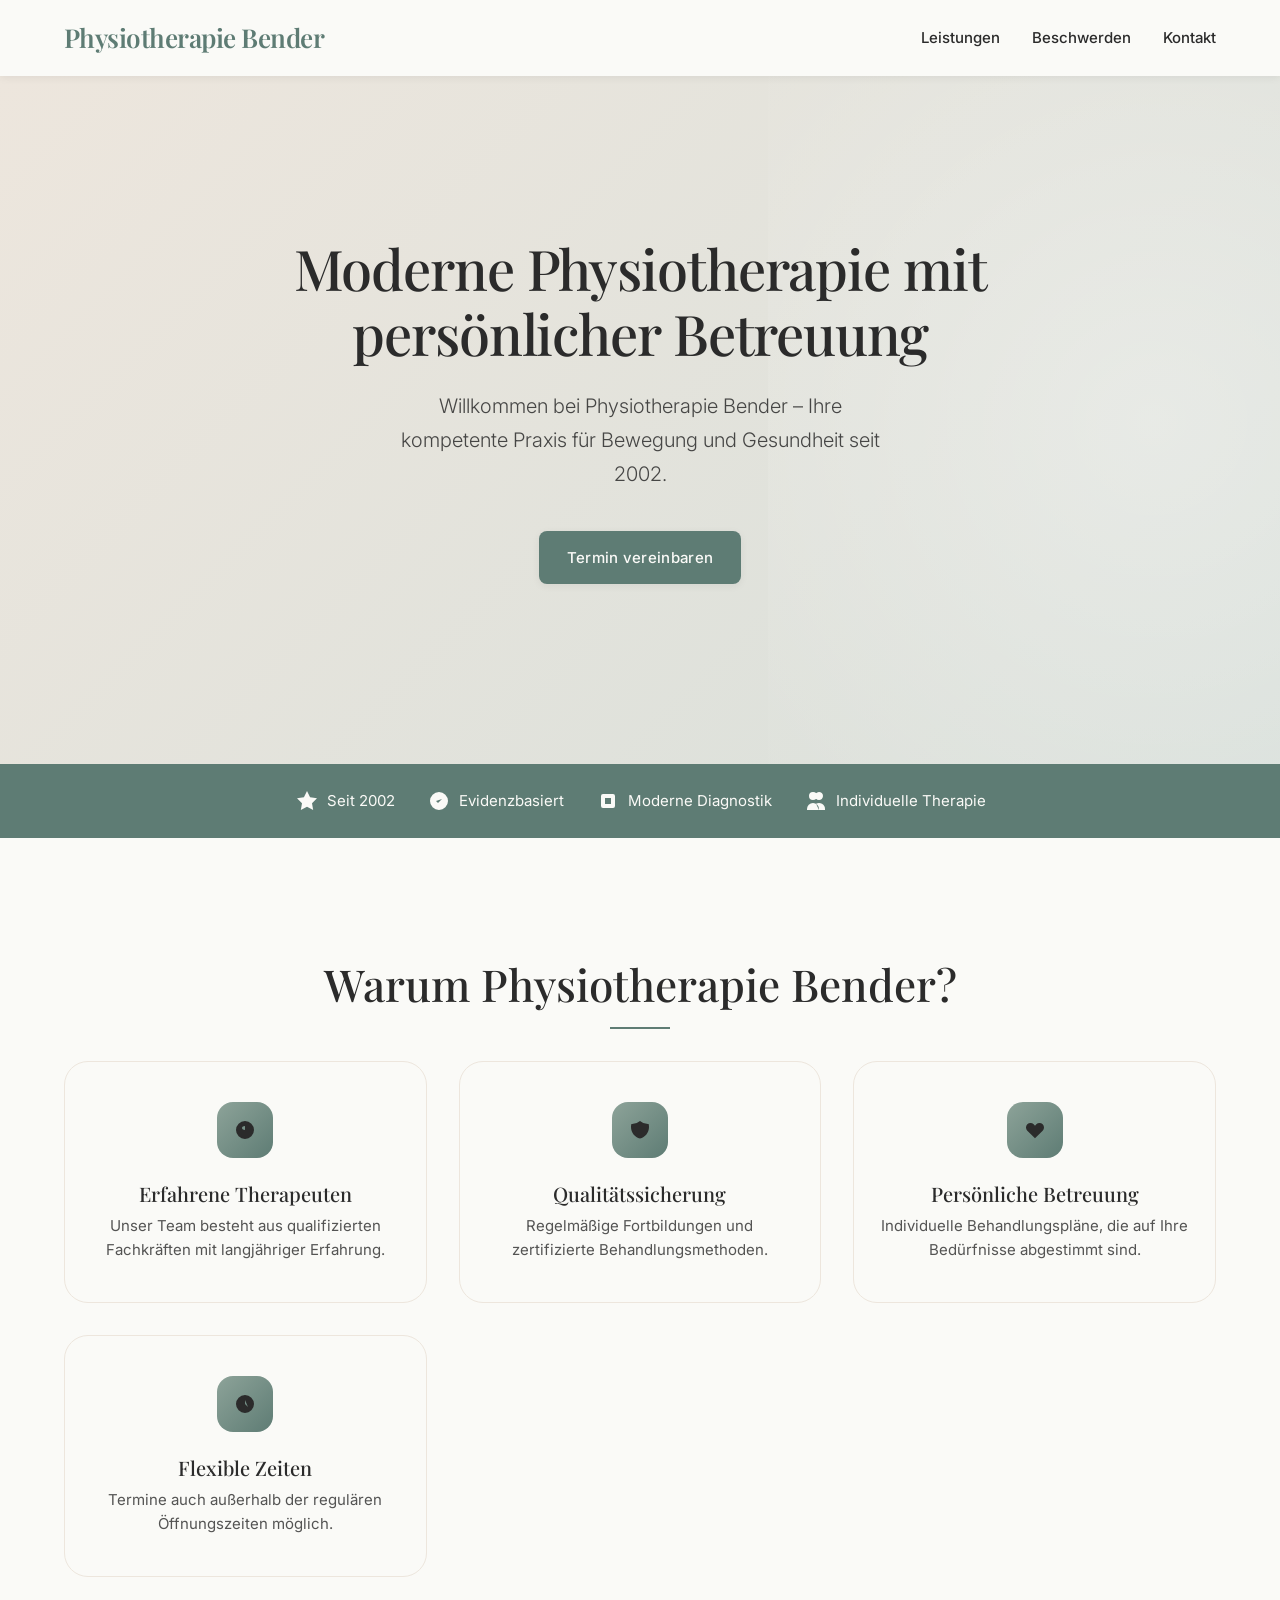
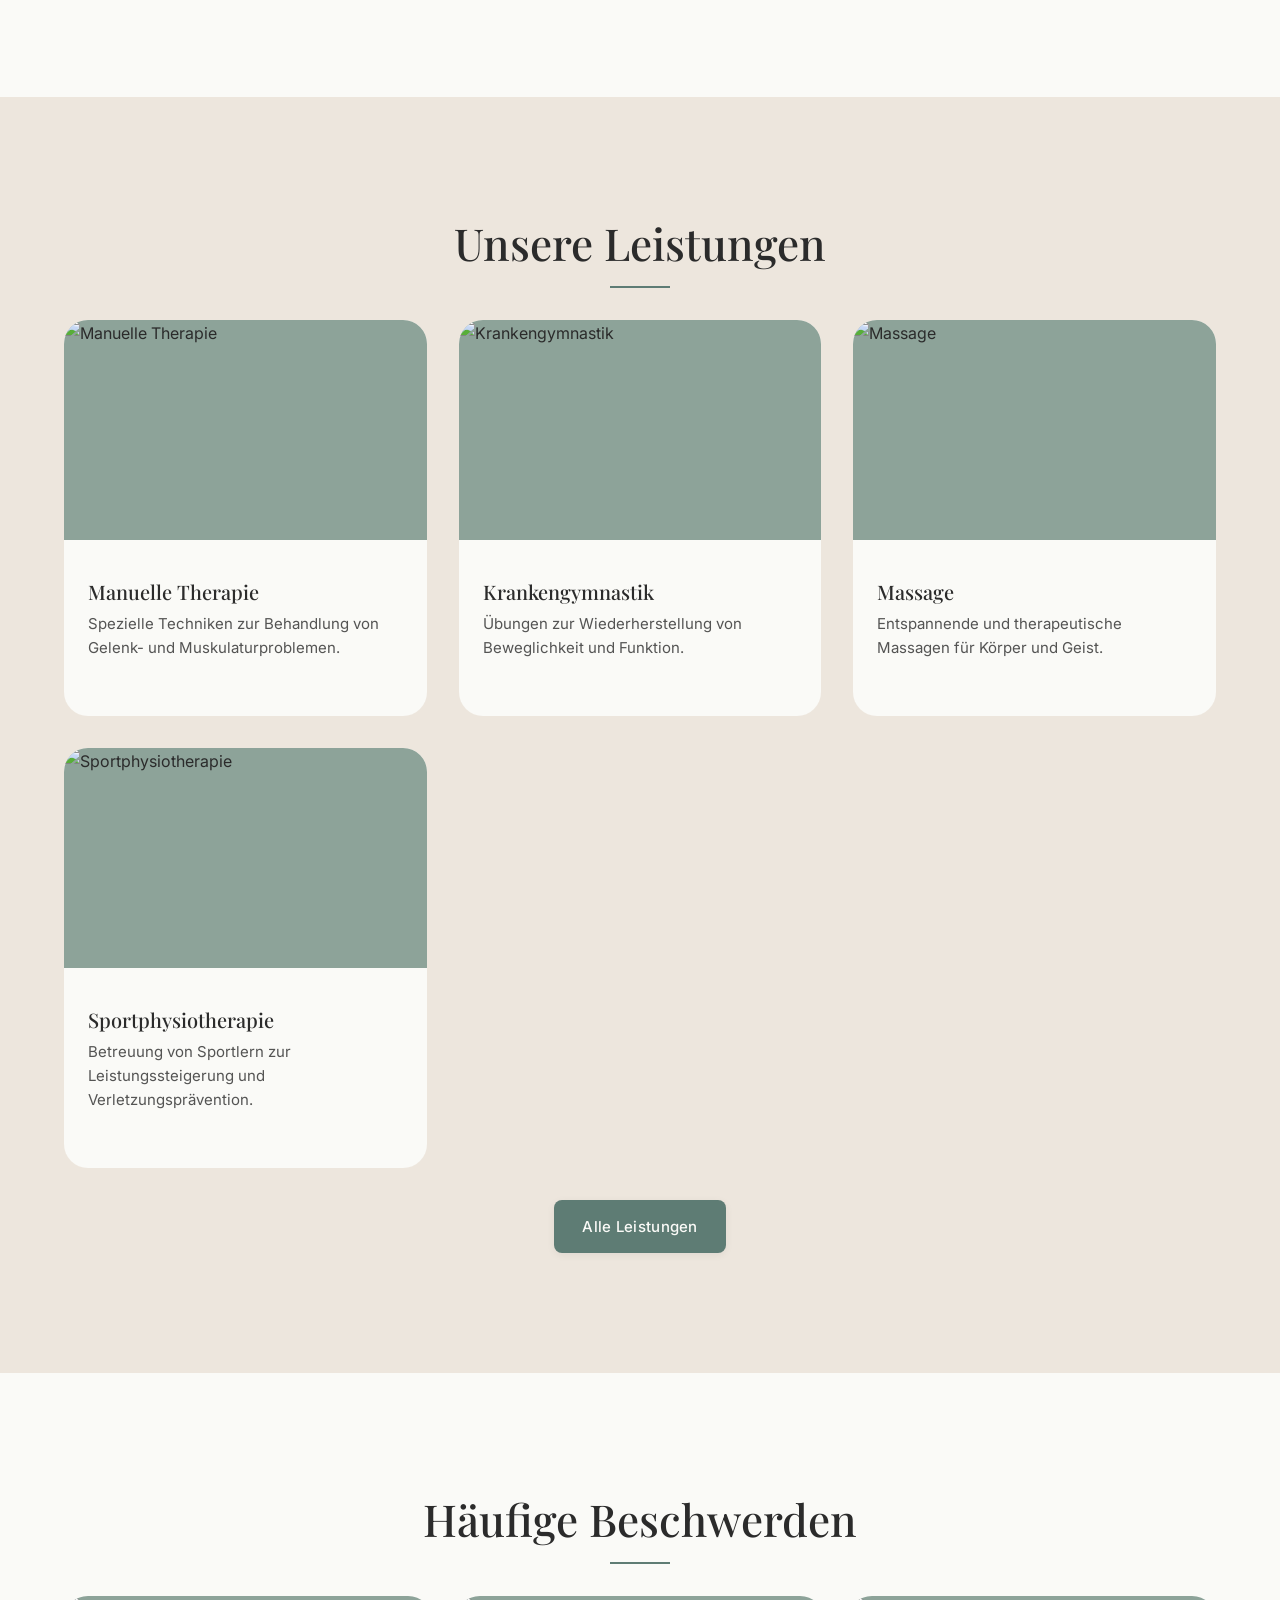
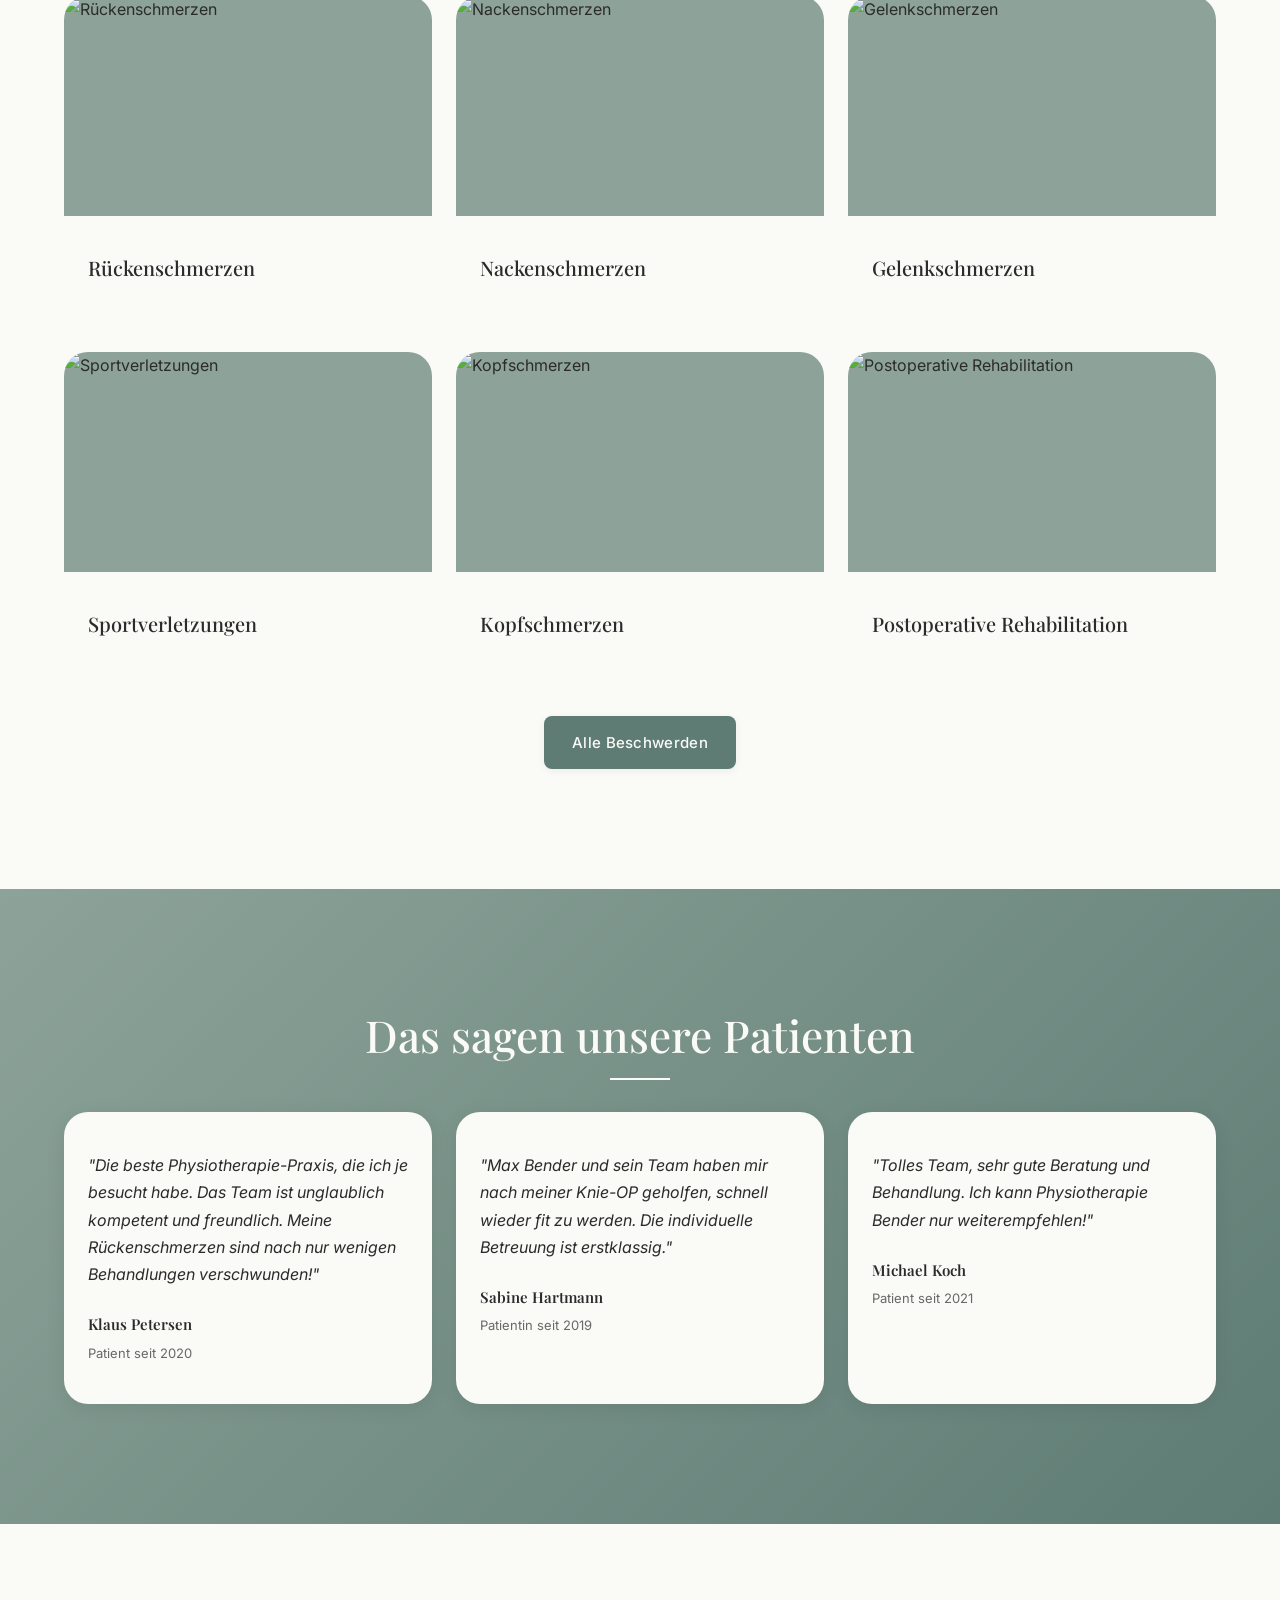
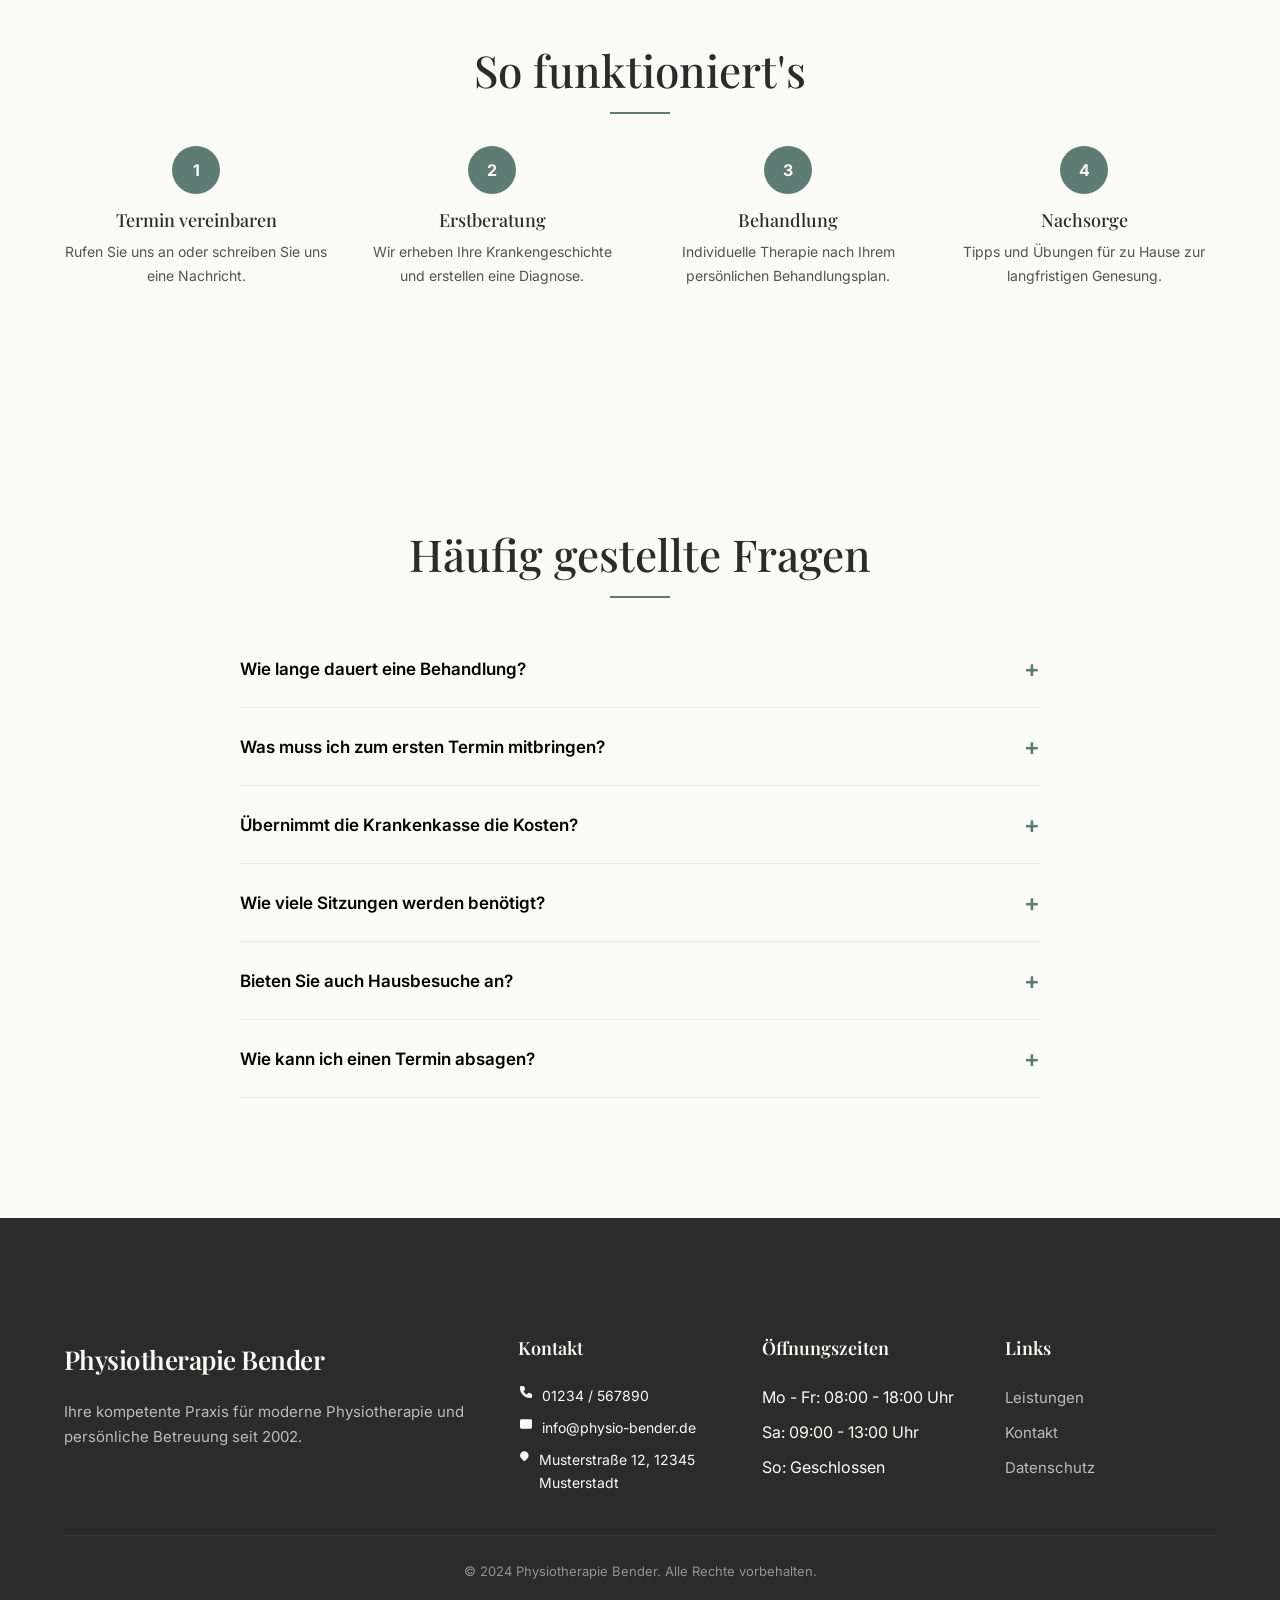
==== index.html @ 2d2016bc "Initial commit: Physiotherapie Bender Website - Premium Design" ====
<!DOCTYPE html>
<html lang="de">
<head>
  <meta charset="UTF-8">
  <meta name="viewport" content="width=device-width, initial-scale=1.0">
  <title>Physiotherapie Bender - Ihre Praxis für moderne Physiotherapie</title>
  <link rel="stylesheet" href="style.css">
  <link href="https://fonts.googleapis.com/css2?family=Inter:wght@300;400;500;600;700&family=Playfair+Display:wght@400;500;600;700&display=swap" rel="stylesheet">
  <style>
    :root { --font-heading: 'Playfair Display', serif; --font-body: 'Inter', sans-serif; }
    body { font-family: var(--font-body); }
    h1, h2, h3, h4, h5, h6 { font-family: var(--font-heading); }
    .reveal { opacity: 0; transform: translateY(30px); transition: all 0.8s ease; }
    .reveal.active { opacity: 1; transform: translateY(0); }
    .trust-bar { background-color: var(--blaugruen); padding: var(--spacing-md) 0; }
    .trust-bar .container { display: flex; flex-wrap: wrap; justify-content: center; gap: var(--spacing-lg); }
    .trust-item { display: flex; align-items: center; gap: var(--spacing-xs); color: var(--white-warm); font-size: 0.9375rem; }
    .trust-icon { width: 24px; height: 24px; }
    .process { padding: var(--spacing-2xl) 0; }
    .process-grid { display: grid; gap: var(--spacing-lg); }
    @media (min-width: 768px) { .process-grid { grid-template-columns: repeat(4, 1fr); } }
    .process-step { text-align: center; position: relative; }
    .process-number { width: 48px; height: 48px; background-color: var(--blaugruen); color: var(--white-warm); border-radius: 50%; display: flex; align-items: center; justify-content: center; font-weight: 700; margin: 0 auto var(--spacing-sm); }
    .process-title { font-size: 1.125rem; margin-bottom: var(--spacing-xs); }
    .process-text { font-size: 0.875rem; opacity: 0.8; }
    .cards-6 { display: grid; gap: var(--spacing-md); }
    @media (min-width: 480px) { .cards-6 { grid-template-columns: repeat(2, 1fr); } }
    @media (min-width: 768px) { .cards-6 { grid-template-columns: repeat(3, 1fr); } }
    .footer-contact-item { display: flex; gap: var(--spacing-xs); margin-bottom: var(--spacing-xs); font-size: 0.875rem; }
  </style>
</head>
<body>
  <header class="header">
    <div class="container">
      <a href="#" class="logo">Physiotherapie Bender</a>
      <button class="nav-toggle" aria-label="Menü öffnen">
        <span></span>
      </button>
      <nav class="nav-menu">
        <button class="close-btn" aria-label="Menü schließen">×</button>
        <ul class="nav-list">
          <li><a href="leistungen.html" class="nav-link">Leistungen</a></li>
          <li><a href="#beschwerden" class="nav-link">Beschwerden</a></li>

          <li><a href="#kontakt" class="nav-link">Kontakt</a></li>
        </ul>
      </nav>
      <div class="nav-overlay"></div>
    </div>
  </header>

  <section class="hero">
    <div class="container">
      <div class="hero-content">
        <h1 class="hero-title">Moderne Physiotherapie mit persönlicher Betreuung</h1>
        <p class="hero-subtitle">Willkommen bei Physiotherapie Bender – Ihre kompetente Praxis für Bewegung und Gesundheit seit 2002.</p>
        <a href="#kontakt" class="btn">Termin vereinbaren</a>
      </div>
    </div>
  </section>

  <section class="trust-bar reveal">
    <div class="container">
      <div class="trust-item">
        <svg class="trust-icon" fill="currentColor" viewBox="0 0 24 24"><path d="M12 2l3.09 6.26L22 9.27l-5 4.87 1.18 6.88L12 17.77l-6.18 3.25L7 14.14 2 9.27l6.91-1.01L12 2z"/></svg>
        <span>Seit 2002</span>
      </div>
      <div class="trust-item">
        <svg class="trust-icon" fill="currentColor" viewBox="0 0 24 24"><path d="M9 12l2 2 4-4m6 2a9 9 0 11-18 0 9 9 0 0118 0z"/></svg>
        <span>Evidenzbasiert</span>
      </div>
      <div class="trust-item">
        <svg class="trust-icon" fill="currentColor" viewBox="0 0 24 24"><path d="M9 3v2m6-2v2M9 19v2m6-2v2M5 9H3m2 6H3m18-6h-2m2 6h-2M7 19h10a2 2 0 002-2V7a2 2 0 00-2-2H7a2 2 0 00-2 2v10a2 2 0 002 2zM9 9h6v6H9V9z"/></svg>
        <span>Moderne Diagnostik</span>
      </div>
      <div class="trust-item">
        <svg class="trust-icon" fill="currentColor" viewBox="0 0 24 24"><path d="M12 4.354a4 4 0 110 5.292M15 21H3v-1a6 6 0 0112 0v1zm0 0h6v-1a6 6 0 00-9-5.197M13 7a4 4 0 11-8 0 4 4 0 018 0z"/></svg>
        <span>Individuelle Therapie</span>
      </div>
    </div>
  </section>

  <section class="features reveal">
    <div class="container">
      <h2 class="section-title">Warum Physiotherapie Bender?</h2>
      <div class="features-grid">
        <div class="feature-card">
          <div class="feature-icon">
            <svg width="24" height="24" fill="currentColor" viewBox="0 0 24 24"><path d="M12 8c-1.657 0-3 .895-3 2s1.343 2 3 2 3 .895 3 2-1.343 2-3 2m0-8c1.11 0 2.08.402 2.599 1M12 8V7m0 1v8m0 0v1m0-1c-1.11 0-2.08-.402-2.599-1M21 12a9 9 0 11-18 0 9 9 0 0118 0z"/></svg>
          </div>
          <h3 class="feature-title">Erfahrene Therapeuten</h3>
          <p class="feature-text">Unser Team besteht aus qualifizierten Fachkräften mit langjähriger Erfahrung.</p>
        </div>
        <div class="feature-card">
          <div class="feature-icon">
            <svg width="24" height="24" fill="currentColor" viewBox="0 0 24 24"><path d="M9 12l2 2 4-4m5.618-4.016A11.955 11.955 0 0112 2.944a11.955 11.955 0 01-8.618 3.04A12.02 12.02 0 003 9c0 5.591 3.824 10.29 9 11.622 5.176-1.332 9-6.03 9-11.622 0-1.042-.133-2.052-.382-3.016z"/></svg>
          </div>
          <h3 class="feature-title">Qualitätssicherung</h3>
          <p class="feature-text">Regelmäßige Fortbildungen und zertifizierte Behandlungsmethoden.</p>
        </div>
        <div class="feature-card">
          <div class="feature-icon">
            <svg width="24" height="24" fill="currentColor" viewBox="0 0 24 24"><path d="M4.318 6.318a4.5 4.5 0 000 6.364L12 20.364l7.682-7.682a4.5 4.5 0 00-6.364-6.364L12 7.636l-1.318-1.318a4.5 4.5 0 00-6.364 0z"/></svg>
          </div>
          <h3 class="feature-title">Persönliche Betreuung</h3>
          <p class="feature-text">Individuelle Behandlungspläne, die auf Ihre Bedürfnisse abgestimmt sind.</p>
        </div>
        <div class="feature-card">
          <div class="feature-icon">
            <svg width="24" height="24" fill="currentColor" viewBox="0 0 24 24"><path d="M12 8v4l3 3m6-3a9 9 0 11-18 0 9 9 0 0118 0z"/></svg>
          </div>
          <h3 class="feature-title">Flexible Zeiten</h3>
          <p class="feature-text">Termine auch außerhalb der regulären Öffnungszeiten möglich.</p>
        </div>
      </div>
    </div>
  </section>

  <section class="cards-section reveal" id="leistungen">
    <div class="container">
      <h2 class="section-title">Unsere Leistungen</h2>
      <div class="cards-grid">
        <div class="card">
          <img src="https://images.unsplash.com/photo-1544367567-0f2fcb009e0b?w=600&h=400&fit=crop" alt="Manuelle Therapie" class="card-image">
          <div class="card-content">
            <h3 class="card-title">Manuelle Therapie</h3>
            <p class="card-text">Spezielle Techniken zur Behandlung von Gelenk- und Muskulaturproblemen.</p>
          </div>
        </div>
        <div class="card">
          <img src="https://images.unsplash.com/photo-1518611012118-696072aa579a?w=600&h=400&fit=crop" alt="Krankengymnastik" class="card-image">
          <div class="card-content">
            <h3 class="card-title">Krankengymnastik</h3>
            <p class="card-text">Übungen zur Wiederherstellung von Beweglichkeit und Funktion.</p>
          </div>
        </div>
        <div class="card">
          <img src="https://images.unsplash.com/photo-1609899464726-209befb4e8ac?w=600&h=400&fit=crop" alt="Massage" class="card-image">
          <div class="card-content">
            <h3 class="card-title">Massage</h3>
            <p class="card-text">Entspannende und therapeutische Massagen für Körper und Geist.</p>
          </div>
        </div>
        <div class="card">
          <img src="https://images.unsplash.com/photo-1571019614242-c5c5dee9f50b?w=600&h=400&fit=crop" alt="Sportphysiotherapie" class="card-image">
          <div class="card-content">
            <h3 class="card-title">Sportphysiotherapie</h3>
            <p class="card-text">Betreuung von Sportlern zur Leistungssteigerung und Verletzungsprävention.</p>
          </div>
        </div>
      </div>
      <div style="text-align: center; margin-top: var(--spacing-lg);">
        <a href="leistungen.html" class="btn">Alle Leistungen</a>
      </div>
    </div>
  </section>

  <section class="features reveal" id="beschwerden">
    <div class="container">
      <h2 class="section-title">Häufige Beschwerden</h2>
      <div class="cards-grid cards-6">
        <div class="card">
          <img src="https://images.unsplash.com/photo-1551601651-2a8555f1a136?w=600&h=400&fit=crop" alt="Rückenschmerzen" class="card-image">
          <div class="card-content">
            <h3 class="card-title">Rückenschmerzen</h3>
          </div>
        </div>
        <div class="card">
          <img src="https://images.unsplash.com/photo-1574680096145-d05b474e2155?w=600&h=400&fit=crop" alt="Nackenschmerzen" class="card-image">
          <div class="card-content">
            <h3 class="card-title">Nackenschmerzen</h3>
          </div>
        </div>
        <div class="card">
          <img src="https://images.unsplash.com/photo-1434682881908-b43d0467b798?w=600&h=400&fit=crop" alt="Gelenkschmerzen" class="card-image">
          <div class="card-content">
            <h3 class="card-title">Gelenkschmerzen</h3>
          </div>
        </div>
        <div class="card">
          <img src="https://images.unsplash.com/photo-1518834107812-67b0b7c58434?w=600&h=400&fit=crop" alt="Sportverletzungen" class="card-image">
          <div class="card-content">
            <h3 class="card-title">Sportverletzungen</h3>
          </div>
        </div>
        <div class="card">
          <img src="https://images.unsplash.com/photo-1505576399279-565b52d4ac71?w=600&h=400&fit=crop" alt="Kopfschmerzen" class="card-image">
          <div class="card-content">
            <h3 class="card-title">Kopfschmerzen</h3>
          </div>
        </div>
        <div class="card">
          <img src="https://images.unsplash.com/photo-1476480862126-209bfaa8edc8?w=600&h=400&fit=crop" alt="Postoperative Rehabilitation" class="card-image">
          <div class="card-content">
            <h3 class="card-title">Postoperative Rehabilitation</h3>
          </div>
        </div>
      </div>
      <div style="text-align: center; margin-top: var(--spacing-lg);">
        <a href="beschwerden.html" class="btn">Alle Beschwerden</a>
      </div>
    </div>
  </section>

  <section class="testimonials reveal">
    <div class="container">
      <h2 class="section-title">Das sagen unsere Patienten</h2>
      <div class="testimonials-grid">
        <div class="testimonial">
          <p class="testimonial-text">"Die beste Physiotherapie-Praxis, die ich je besucht habe. Das Team ist unglaublich kompetent und freundlich. Meine Rückenschmerzen sind nach nur wenigen Behandlungen verschwunden!"</p>
          <p class="testimonial-author">Klaus Petersen</p>
          <p class="testimonial-role">Patient seit 2020</p>
        </div>
        <div class="testimonial">
          <p class="testimonial-text">"Max Bender und sein Team haben mir nach meiner Knie-OP geholfen, schnell wieder fit zu werden. Die individuelle Betreuung ist erstklassig."</p>
          <p class="testimonial-author">Sabine Hartmann</p>
          <p class="testimonial-role">Patientin seit 2019</p>
        </div>
        <div class="testimonial">
          <p class="testimonial-text">"Tolles Team, sehr gute Beratung und Behandlung. Ich kann Physiotherapie Bender nur weiterempfehlen!"</p>
          <p class="testimonial-author">Michael Koch</p>
          <p class="testimonial-role">Patient seit 2021</p>
        </div>
      </div>
    </div>
  </section>

  <section class="process reveal">
    <div class="container">
      <h2 class="section-title">So funktioniert's</h2>
      <div class="process-grid">
        <div class="process-step">
          <div class="process-number">1</div>
          <h3 class="process-title">Termin vereinbaren</h3>
          <p class="process-text">Rufen Sie uns an oder schreiben Sie uns eine Nachricht.</p>
        </div>
        <div class="process-step">
          <div class="process-number">2</div>
          <h3 class="process-title">Erstberatung</h3>
          <p class="process-text">Wir erheben Ihre Krankengeschichte und erstellen eine Diagnose.</p>
        </div>
        <div class="process-step">
          <div class="process-number">3</div>
          <h3 class="process-title">Behandlung</h3>
          <p class="process-text">Individuelle Therapie nach Ihrem persönlichen Behandlungsplan.</p>
        </div>
        <div class="process-step">
          <div class="process-number">4</div>
          <h3 class="process-title">Nachsorge</h3>
          <p class="process-text">Tipps und Übungen für zu Hause zur langfristigen Genesung.</p>
        </div>
      </div>
    </div>
  </section>

  <section class="faq reveal">
    <div class="container">
      <h2 class="section-title">Häufig gestellte Fragen</h2>
      <div class="faq-list">
        <div class="faq-item">
          <button class="faq-question">Wie lange dauert eine Behandlung?</button>
          <div class="faq-answer">
            <p>Eine physiotherapeutische Behandlung dauert in der Regel zwischen 20 und 60 Minuten, abhängig von Ihrer Indikation und dem Behandlungsplan.</p>
          </div>
        </div>
        <div class="faq-item">
          <button class="faq-question">Was muss ich zum ersten Termin mitbringen?</button>
          <div class="faq-answer">
            <p>Bitte bringen Sie Ihre Überweisung vom Arzt, eventuelle Vorbefunde sowie bequeme Kleidung mit.</p>
          </div>
        </div>
        <div class="faq-item">
          <button class="faq-question">Übernimmt die Krankenkasse die Kosten?</button>
          <div class="faq-answer">
            <p>Bei ärztlicher Verordnung übernimmt die gesetzliche Krankenkasse in der Regel einen Großteil der Kosten. Wir beraten Sie gerne persönlich.</p>
          </div>
        </div>
        <div class="faq-item">
          <button class="faq-question">Wie viele Sitzungen werden benötigt?</button>
          <div class="faq-answer">
            <p>Die Anzahl der Sitzungen ist abhängig von Ihrer Beschwerde und dem Heilungsverlauf. Nach der Erstuntersuchung erstellen wir einen Behandlungsplan.</p>
          </div>
        </div>
        <div class="faq-item">
          <button class="faq-question">Bieten Sie auch Hausbesuche an?</button>
          <div class="faq-answer">
            <p>Ja, wir bieten Hausbesuche für Patienten an, die nicht in unsere Praxis kommen können. Bitte sprechen Sie uns darauf an.</p>
          </div>
        </div>
        <div class="faq-item">
          <button class="faq-question">Wie kann ich einen Termin absagen?</button>
          <div class="faq-answer">
            <p>Bitte sagen Sie Termine mindestens 24 Stunden vorher ab, um Stornokosten zu vermeiden. Sie können uns telefonisch oder per E-Mail erreichen.</p>
          </div>
        </div>
      </div>
    </div>
  </section>

  <footer class="footer">
    <div class="container">
      <div class="footer-grid">
        <div class="footer-brand">
          <a href="#" class="logo">Physiotherapie Bender</a>
          <p class="footer-text">Ihre kompetente Praxis für moderne Physiotherapie und persönliche Betreuung seit 2002.</p>
        </div>
        <div>
          <h4 class="footer-title">Kontakt</h4>
          <ul class="footer-links">
            <li class="footer-contact-item">
              <svg width="16" height="16" fill="currentColor" viewBox="0 0 24 24"><path d="M3 5a2 2 0 012-2h3.28a1 1 0 01.948.684l1.498 4.493a1 1 0 01-.502 1.21l-2.257 1.13a11.042 11.042 0 005.516 5.516l1.13-2.257a1 1 0 011.21-.502l4.493 1.498a1 1 0 01.684.949V19a2 2 0 01-2 2h-1C9.716 21 3 14.284 3 6V5z"/></svg>
              <span>01234 / 567890</span>
            </li>
            <li class="footer-contact-item">
              <svg width="16" height="16" fill="currentColor" viewBox="0 0 24 24"><path d="M3 8l7.89 5.26a2 2 0 002.22 0L21 8M5 19h14a2 2 0 002-2V7a2 2 0 00-2-2H5a2 2 0 00-2 2v10a2 2 0 002 2z"/></svg>
              <span>info@physio-bender.de</span>
            </li>
            <li class="footer-contact-item">
              <svg width="16" height="16" fill="currentColor" viewBox="0 0 24 24"><path d="M17.657 16.657L13.414 20.9a1.998 1.998 0 01-2.827 0l-4.244-4.243a8 8 0 1111.314 0z"/><path d="M15 11a3 3 0 11-6 0 3 3 0 016 0z"/></svg>
              <span>Musterstraße 12, 12345 Musterstadt</span>
            </li>
          </ul>
        </div>
        <div>
          <h4 class="footer-title">Öffnungszeiten</h4>
          <ul class="footer-links">
            <li>Mo - Fr: 08:00 - 18:00 Uhr</li>
            <li>Sa: 09:00 - 13:00 Uhr</li>
            <li>So: Geschlossen</li>
          </ul>
        </div>
        <div>
          <h4 class="footer-title">Links</h4>
          <ul class="footer-links">
            <li><a href="#leistungen">Leistungen</a></li>

            <li><a href="#kontakt">Kontakt</a></li>
            <li><a href="#">Datenschutz</a></li>
          </ul>
        </div>
      </div>
      <div class="footer-bottom">
        <p>&copy; 2024 Physiotherapie Bender. Alle Rechte vorbehalten.</p>
      </div>
    </div>
  </footer>

  <script>
    document.querySelectorAll('.faq-question').forEach(button => {
      button.addEventListener('click', () => {
        const item = button.parentElement;
        item.classList.toggle('active');
      });
    });

    const navToggle = document.querySelector('.nav-toggle');
    const navMenu = document.querySelector('.nav-menu');
    const closeBtn = document.querySelector('.nav-menu .close-btn');
    const navOverlay = document.querySelector('.nav-overlay');

    navToggle.addEventListener('click', () => {
      navMenu.classList.add('active');
      navOverlay.classList.add('active');
    });

    closeBtn.addEventListener('click', () => {
      navMenu.classList.remove('active');
      navOverlay.classList.remove('active');
    });

    navOverlay.addEventListener('click', () => {
      navMenu.classList.remove('active');
      navOverlay.classList.remove('active');
    });

    document.addEventListener('DOMContentLoaded', () => {
      const reveals = document.querySelectorAll('.reveal');
      window.addEventListener('scroll', () => {
        reveals.forEach(el => {
          if (el.getBoundingClientRect().top < window.innerHeight - 100) el.classList.add('active');
        });
      });
    });
  </script>
</body>
</html>
---- style.css ----
@import url('https://fonts.googleapis.com/css2?family=Inter:wght@300;400;500;600;700&family=Playfair+Display:wght@400;500;600;700&display=swap');

:root {
  --white-warm: #FAFAF7;
  --beige: #EDE6DD;
  --anthrazit: #2B2B2B;
  --blaugruen: #5E7C74;
  --salbeigruen: #8DA399;
  
  --font-heading: 'Playfair Display', serif;
  --font-body: 'Inter', sans-serif;
  
  --spacing-xs: 0.5rem;
  --spacing-sm: 1rem;
  --spacing-md: 1.5rem;
  --spacing-lg: 2rem;
  --spacing-xl: 80px;
  --spacing-2xl: 120px;
  
  --radius-sm: 8px;
  --radius-md: 16px;
  --radius-lg: 24px;
  
  --transition: 0.3s ease;
  --shadow-sm: 0 2px 8px rgba(0,0,0,0.06);
  --shadow-md: 0 4px 20px rgba(0,0,0,0.08);
  --shadow-lg: 0 8px 40px rgba(0,0,0,0.12);
}

*, *::before, *::after {
  box-sizing: border-box;
  margin: 0;
  padding: 0;
  transition: all 0.3s ease;
}

html {
  scroll-behavior: smooth;
}

body {
  font-family: var(--font-body);
  background-color: var(--white-warm);
  color: var(--anthrazit);
  line-height: 1.7;
  font-weight: 400;
}

h1, h2, h3, h4, h5, h6 {
  font-family: var(--font-heading);
  font-weight: 500;
  line-height: 1.2;
}

a {
  color: inherit;
  text-decoration: none;
  position: relative;
}

a:not(.btn)::after {
  content: '';
  position: absolute;
  bottom: -2px;
  left: 0;
  width: 0;
  height: 1px;
  background-color: var(--blaugruen);
  transition: width 0.3s ease;
}

a:not(.btn):hover::after {
  width: 100%;
}

ul {
  list-style: none;
}

img {
  max-width: 100%;
  display: block;
}

.container {
  width: 100%;
  padding: 0 var(--spacing-sm);
  margin: 0 auto;
}

@media (min-width: 768px) {
  .container {
    max-width: 1200px;
    padding: 0 var(--spacing-md);
  }
}

.btn {
  display: inline-block;
  padding: 14px 28px;
  background-color: var(--blaugruen);
  color: var(--white-warm);
  border: none;
  border-radius: var(--radius-sm);
  cursor: pointer;
  font-family: var(--font-body);
  font-weight: 500;
  font-size: 0.9375rem;
  letter-spacing: 0.02em;
  box-shadow: var(--shadow-sm);
}

.btn:hover {
  background-color: var(--anthrazit);
  transform: translateY(-2px);
  box-shadow: var(--shadow-md);
}

.section-title {
  font-size: 2rem;
  text-align: center;
  margin-bottom: var(--spacing-lg);
  position: relative;
}

.section-title::after {
  content: '';
  display: block;
  width: 60px;
  height: 2px;
  background-color: var(--blaugruen);
  margin: 16px auto 0;
}

@media (min-width: 768px) {
  .section-title {
    font-size: 2.75rem;
  }
}

/* Scroll Reveal Animation */
.reveal {
  opacity: 0;
  transform: translateY(30px);
  transition: opacity 0.8s ease, transform 0.8s ease;
}

.reveal.visible {
  opacity: 1;
  transform: translateY(0);
}

/* ==================== HEADER ==================== */
.header {
  background-color: var(--white-warm);
  padding: var(--spacing-sm) 0;
  position: sticky;
  top: 0;
  z-index: 100;
  box-shadow: var(--shadow-sm);
}

.header .container {
  display: flex;
  justify-content: space-between;
  align-items: center;
}

.logo {
  font-family: var(--font-heading);
  font-size: 1.625rem;
  font-weight: 600;
  color: var(--blaugruen);
  letter-spacing: -0.02em;
}

/* ==================== NAVIGATION ==================== */
.nav-toggle {
  display: block;
  width: 32px;
  height: 32px;
  background: none;
  border: none;
  cursor: pointer;
  position: relative;
}

.nav-toggle span,
.nav-toggle span::before,
.nav-toggle span::after {
  display: block;
  width: 100%;
  height: 2px;
  background-color: var(--anthrazit);
  position: absolute;
  left: 0;
}

.nav-toggle span {
  top: 50%;
  transform: translateY(-50%);
}

.nav-toggle span::before {
  content: '';
  top: -8px;
}

.nav-toggle span::after {
  content: '';
  top: 8px;
}

.nav-menu {
  position: fixed;
  top: 0;
  right: -100%;
  width: 70%;
  max-width: 300px;
  height: 100vh;
  background-color: var(--white-warm);
  padding: var(--spacing-2xl) var(--spacing-md);
  transition: right var(--transition);
  box-shadow: -4px 0 20px rgba(0,0,0,0.1);
}

.nav-menu.active {
  right: 0;
}

.nav-menu .close-btn {
  position: absolute;
  top: var(--spacing-sm);
  right: var(--spacing-sm);
  background: none;
  border: none;
  font-size: 1.5rem;
  cursor: pointer;
  color: var(--anthrazit);
}

.nav-list {
  display: flex;
  flex-direction: column;
  gap: var(--spacing-md);
}

.nav-link {
  display: block;
  padding: var(--spacing-xs) 0;
  font-weight: 500;
  font-size: 1rem;
  color: var(--anthrazit);
}

.nav-link:hover {
  color: var(--blaugruen);
}

.nav-overlay {
  position: fixed;
  top: 0;
  left: 0;
  width: 100%;
  height: 100%;
  background-color: rgba(0,0,0,0.5);
  opacity: 0;
  visibility: hidden;
  transition: opacity var(--transition), visibility var(--transition);
}

.nav-overlay.active {
  opacity: 1;
  visibility: visible;
}

@media (min-width: 768px) {
  .nav-toggle {
    display: none;
  }
  
  .nav-menu {
    position: static;
    width: auto;
    height: auto;
    padding: 0;
    box-shadow: none;
    background: none;
  }
  
  .nav-menu .close-btn {
    display: none;
  }
  
  .nav-list {
    flex-direction: row;
    gap: var(--spacing-lg);
  }
  
  .nav-overlay {
    display: none;
  }
  
  .nav-link {
    font-size: 0.9375rem;
  }
}

/* ==================== HERO ==================== */
.hero {
  padding: var(--spacing-2xl) 0;
  background: linear-gradient(135deg, var(--beige) 0%, rgba(141,163,153,0.3) 100%);
  text-align: center;
  position: relative;
  overflow: hidden;
}

.hero::before {
  content: '';
  position: absolute;
  top: -50%;
  right: -20%;
  width: 60%;
  height: 200%;
  background: radial-gradient(circle, rgba(255,255,255,0.3) 0%, transparent 70%);
  pointer-events: none;
}

.hero-content {
  max-width: 700px;
  margin: 0 auto;
  position: relative;
  z-index: 1;
}

.hero-title {
  font-size: 2.25rem;
  margin-bottom: var(--spacing-md);
  line-height: 1.15;
}

.hero-subtitle {
  font-size: 1.125rem;
  margin-bottom: var(--spacing-md);
  color: var(--anthrazit);
  opacity: 0.85;
  font-weight: 300;
}

.hero .btn {
  margin-top: var(--spacing-sm);
}

@media (min-width: 768px) {
  .hero {
    padding: 160px 0 180px;
  }
  
  .hero-title {
    font-size: 3.5rem;
    letter-spacing: -0.02em;
  }
  
  .hero-subtitle {
    font-size: 1.25rem;
    max-width: 500px;
    margin-left: auto;
    margin-right: auto;
  }
}

/* ==================== FEATURES GRID ==================== */
.features {
  padding: var(--spacing-2xl) 0;
}

.features-grid {
  display: grid;
  gap: var(--spacing-md);
}

@media (min-width: 480px) {
  .features-grid {
    grid-template-columns: repeat(2, 1fr);
  }
}

@media (min-width: 768px) {
  .features-grid {
    grid-template-columns: repeat(3, 1fr);
    gap: var(--spacing-lg);
  }
}

.feature-card {
  padding: 40px var(--spacing-md);
  background-color: var(--white-warm);
  border: 1px solid var(--beige);
  border-radius: var(--radius-lg);
  text-align: center;
  transition: transform var(--transition), box-shadow var(--transition);
}

.feature-card:hover {
  transform: translateY(-6px);
  box-shadow: var(--shadow-lg);
}

.feature-icon {
  width: 56px;
  height: 56px;
  margin: 0 auto var(--spacing-md);
  background: linear-gradient(135deg, var(--salbeigruen) 0%, var(--blaugruen) 100%);
  border-radius: var(--radius-md);
  display: flex;
  align-items: center;
  justify-content: center;
}

.feature-title {
  font-family: var(--font-heading);
  font-size: 1.25rem;
  margin-bottom: var(--spacing-xs);
}

.feature-text {
  font-size: 0.9375rem;
  opacity: 0.8;
  line-height: 1.6;
}

/* ==================== CARDS GRID ==================== */
.cards-section {
  padding: var(--spacing-2xl) 0;
  background-color: var(--beige);
}

.cards-grid {
  display: grid;
  gap: var(--spacing-md);
}

@media (min-width: 480px) {
  .cards-grid {
    grid-template-columns: repeat(2, 1fr);
  }
}

@media (min-width: 1024px) {
  .cards-grid {
    grid-template-columns: repeat(3, 1fr);
    gap: var(--spacing-lg);
  }
}

.card {
  background-color: var(--white-warm);
  border-radius: var(--radius-lg);
  overflow: hidden;
  transition: transform var(--transition), box-shadow var(--transition);
}

.card:hover {
  transform: translateY(-6px) scale(1.02);
  box-shadow: var(--shadow-lg);
}

.card-image {
  width: 100%;
  height: 220px;
  object-fit: cover;
  background-color: var(--salbeigruen);
  transition: transform var(--transition);
}

.card:hover .card-image {
  transform: scale(1.05);
}

.card-content {
  padding: 40px var(--spacing-md);
}

.card-title {
  font-family: var(--font-heading);
  font-size: 1.25rem;
  margin-bottom: var(--spacing-xs);
}

.card-text {
  font-size: 0.9375rem;
  opacity: 0.8;
  margin-bottom: var(--spacing-sm);
  line-height: 1.6;
}

/* ==================== TEAM SECTION ==================== */
.team {
  padding: var(--spacing-2xl) 0;
}

.team-grid {
  display: grid;
  gap: var(--spacing-md);
}

@media (min-width: 480px) {
  .team-grid {
    grid-template-columns: repeat(2, 1fr);
  }
}

@media (min-width: 768px) {
  .team-grid {
    grid-template-columns: repeat(4, 1fr);
    gap: var(--spacing-lg);
  }
}

.team-member {
  text-align: center;
  padding: var(--spacing-md);
}

.team-avatar {
  width: 140px;
  height: 140px;
  border-radius: 50%;
  background: linear-gradient(135deg, var(--salbeigruen) 0%, var(--blaugruen) 100%);
  margin: 0 auto var(--spacing-md);
  overflow: hidden;
  box-shadow: var(--shadow-md);
  transition: transform var(--transition), box-shadow var(--transition);
}

.team-member:hover .team-avatar {
  transform: translateY(-4px);
  box-shadow: var(--shadow-lg);
}

.team-name {
  font-family: var(--font-heading);
  font-size: 1.125rem;
  font-weight: 600;
  margin-bottom: var(--spacing-xs);
}

.team-role {
  font-size: 0.875rem;
  color: var(--blaugruen);
  font-weight: 500;
}

/* ==================== TESTIMONIALS ==================== */
.testimonials {
  padding: var(--spacing-2xl) 0;
  background: linear-gradient(135deg, var(--salbeigruen) 0%, var(--blaugruen) 100%);
}

.testimonials .section-title {
  color: var(--white-warm);
}

.testimonials .section-title::after {
  background-color: var(--white-warm);
}

.testimonials-grid {
  display: grid;
  gap: var(--spacing-md);
}

@media (min-width: 768px) {
  .testimonials-grid {
    grid-template-columns: repeat(2, 1fr);
  }
}

@media (min-width: 1024px) {
  .testimonials-grid {
    grid-template-columns: repeat(3, 1fr);
  }
}

.testimonial {
  background-color: var(--white-warm);
  padding: 40px var(--spacing-md);
  border-radius: var(--radius-lg);
  box-shadow: var(--shadow-md);
}

.testimonial-text {
  font-size: 1rem;
  font-style: italic;
  margin-bottom: var(--spacing-md);
  line-height: 1.7;
  color: var(--anthrazit);
}

.testimonial-author {
  font-family: var(--font-heading);
  font-weight: 600;
  font-size: 0.9375rem;
}

.testimonial-role {
  font-size: 0.8125rem;
  opacity: 0.7;
  margin-top: 4px;
}

/* ==================== FAQ ==================== */
.faq {
  padding: var(--spacing-2xl) 0;
}

.faq-list {
  max-width: 800px;
  margin: 0 auto;
}

.faq-item {
  border-bottom: 1px solid var(--beige);
}

.faq-question {
  width: 100%;
  padding: var(--spacing-md) 0;
  background: none;
  border: none;
  text-align: left;
  font-size: 1.0625rem;
  font-weight: 600;
  cursor: pointer;
  display: flex;
  justify-content: space-between;
  align-items: center;
  font-family: var(--font-body);
}

.faq-question::after {
  content: '+';
  font-size: 1.5rem;
  color: var(--blaugruen);
  transition: transform var(--transition);
}

.faq-item.active .faq-question::after {
  transform: rotate(45deg);
}

.faq-answer {
  max-height: 0;
  overflow: hidden;
  transition: max-height var(--transition);
}

.faq-item.active .faq-answer {
  max-height: 500px;
}

.faq-answer p {
  padding-bottom: var(--spacing-md);
  font-size: 1rem;
  opacity: 0.85;
  line-height: 1.7;
}

/* ==================== CONTACT FORM ==================== */
.contact {
  padding: var(--spacing-2xl) 0;
  background-color: var(--beige);
}

.contact-form {
  max-width: 600px;
  margin: 0 auto;
  display: grid;
  gap: var(--spacing-md);
}

.form-group {
  display: flex;
  flex-direction: column;
  gap: var(--spacing-xs);
}

.form-label {
  font-size: 0.9375rem;
  font-weight: 500;
}

.form-input,
.form-textarea {
  padding: 16px 20px;
  border: 1px solid var(--salbeigruen);
  border-radius: var(--radius-md);
  font-size: 1rem;
  font-family: var(--font-body);
  background-color: var(--white-warm);
  transition: border-color var(--transition), box-shadow var(--transition);
}

.form-input:focus,
.form-textarea:focus {
  outline: none;
  border-color: var(--blaugruen);
  box-shadow: 0 0 0 3px rgba(94,124,116,0.1);
}

.form-textarea {
  min-height: 150px;
  resize: vertical;
}

.contact-form .btn {
  justify-self: start;
  padding: 16px 32px;
}

/* ==================== FOOTER ==================== */
.footer {
  background-color: var(--anthrazit);
  color: var(--white-warm);
  padding: var(--spacing-2xl) 0 var(--spacing-md);
}

.footer-grid {
  display: grid;
  gap: var(--spacing-lg);
  margin-bottom: var(--spacing-lg);
}

@media (min-width: 768px) {
  .footer-grid {
    grid-template-columns: 2fr 1fr 1fr 1fr;
  }
}

.footer-brand .logo {
  color: var(--white-warm);
  margin-bottom: var(--spacing-sm);
  display: inline-block;
}

.footer-text {
  font-size: 0.9375rem;
  opacity: 0.7;
  line-height: 1.7;
}

.footer-title {
  font-family: var(--font-heading);
  font-size: 1.125rem;
  font-weight: 600;
  margin-bottom: var(--spacing-md);
}

.footer-links li {
  margin-bottom: var(--spacing-xs);
}

.footer-links a {
  font-size: 0.9375rem;
  opacity: 0.7;
  transition: opacity var(--transition);
}

.footer-links a:hover {
  opacity: 1;
  color: var(--salbeigruen);
}

.footer-bottom {
  padding-top: var(--spacing-md);
  border-top: 1px solid rgba(255,255,255,0.1);
  text-align: center;
  font-size: 0.8125rem;
  opacity: 0.5;
}
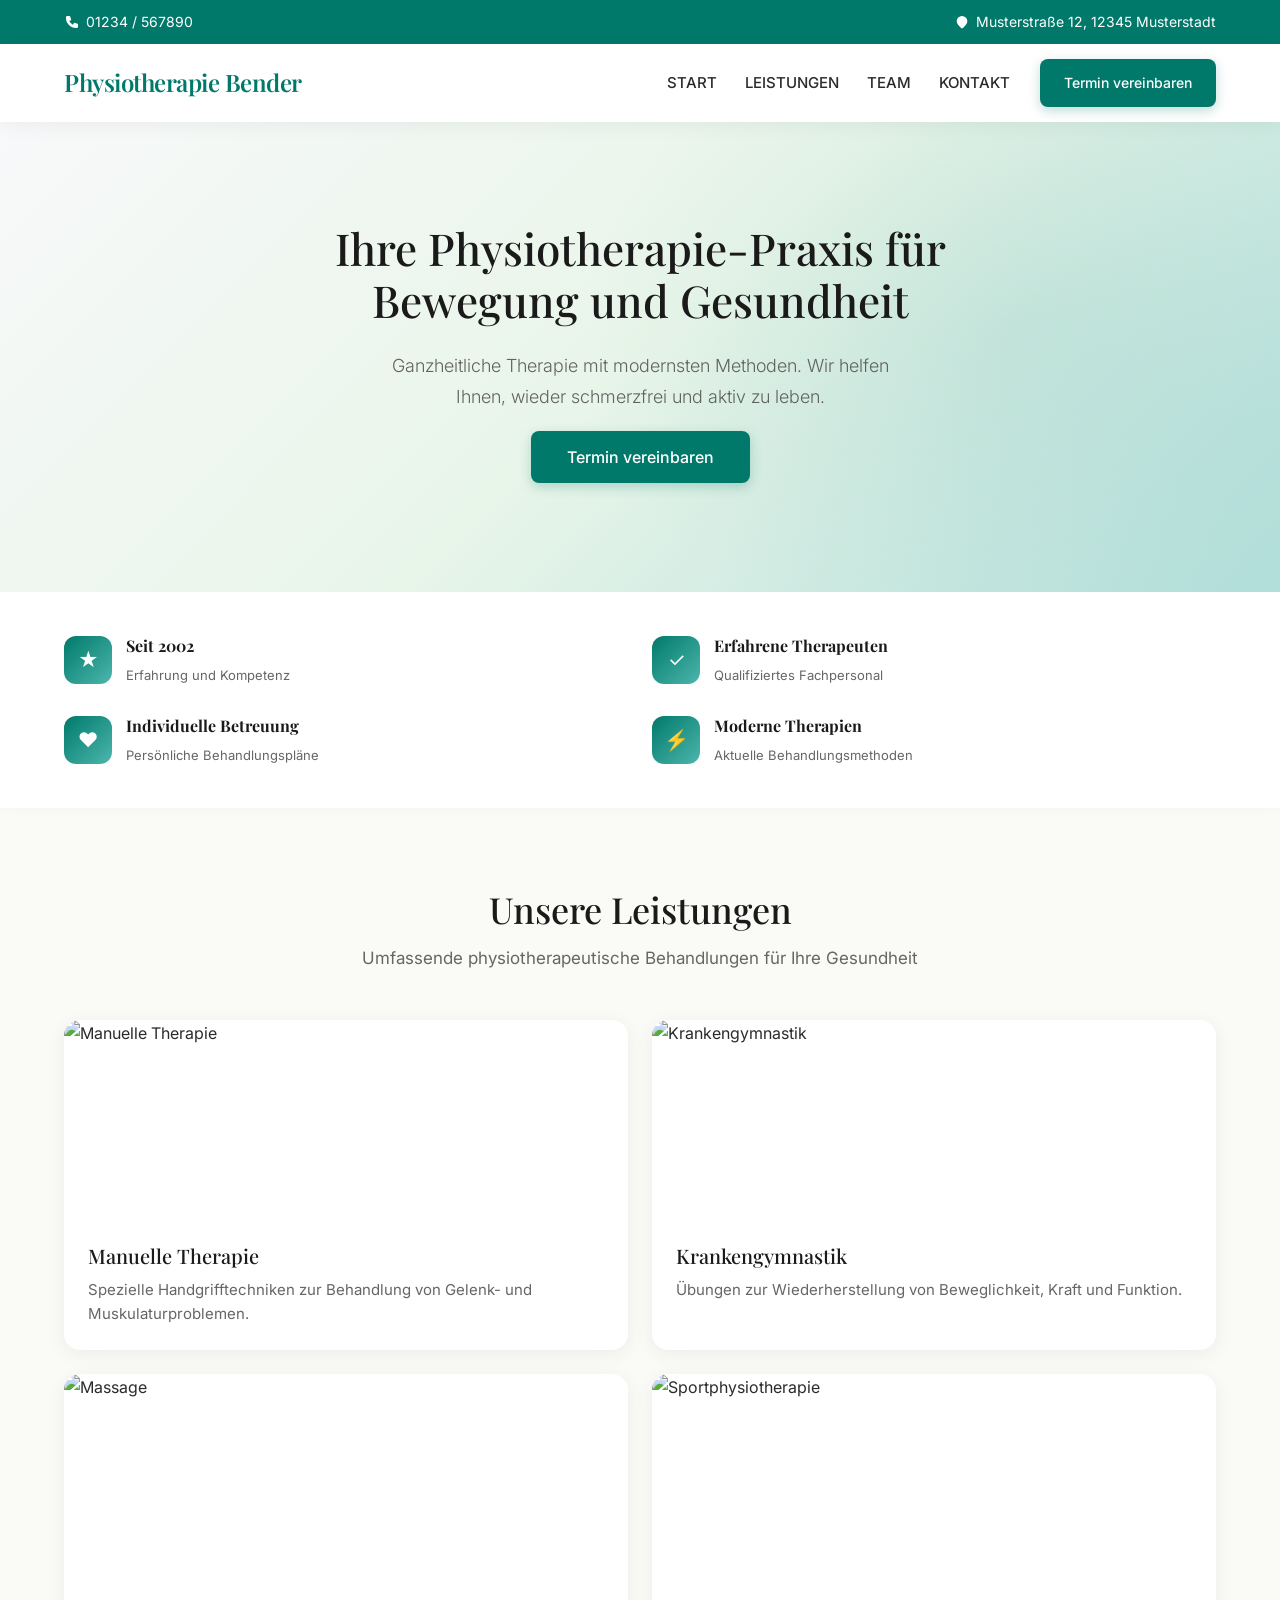
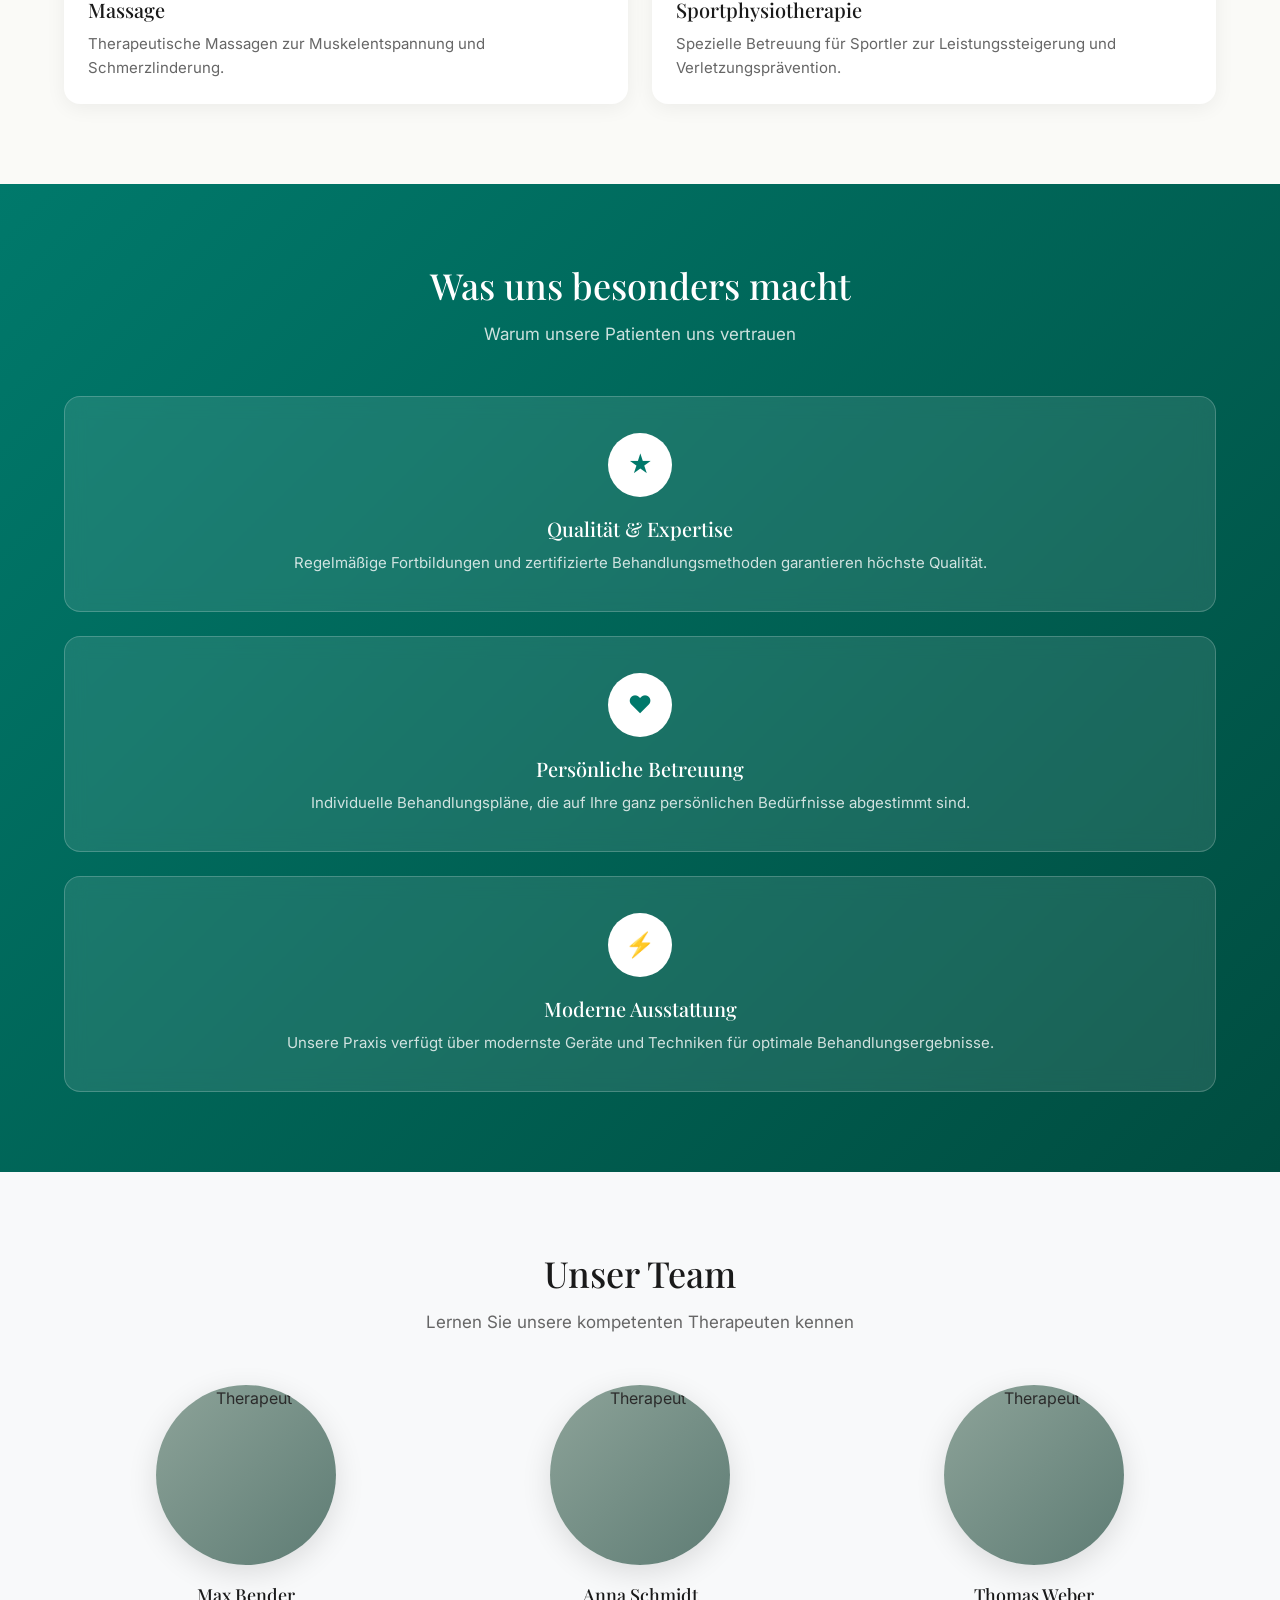
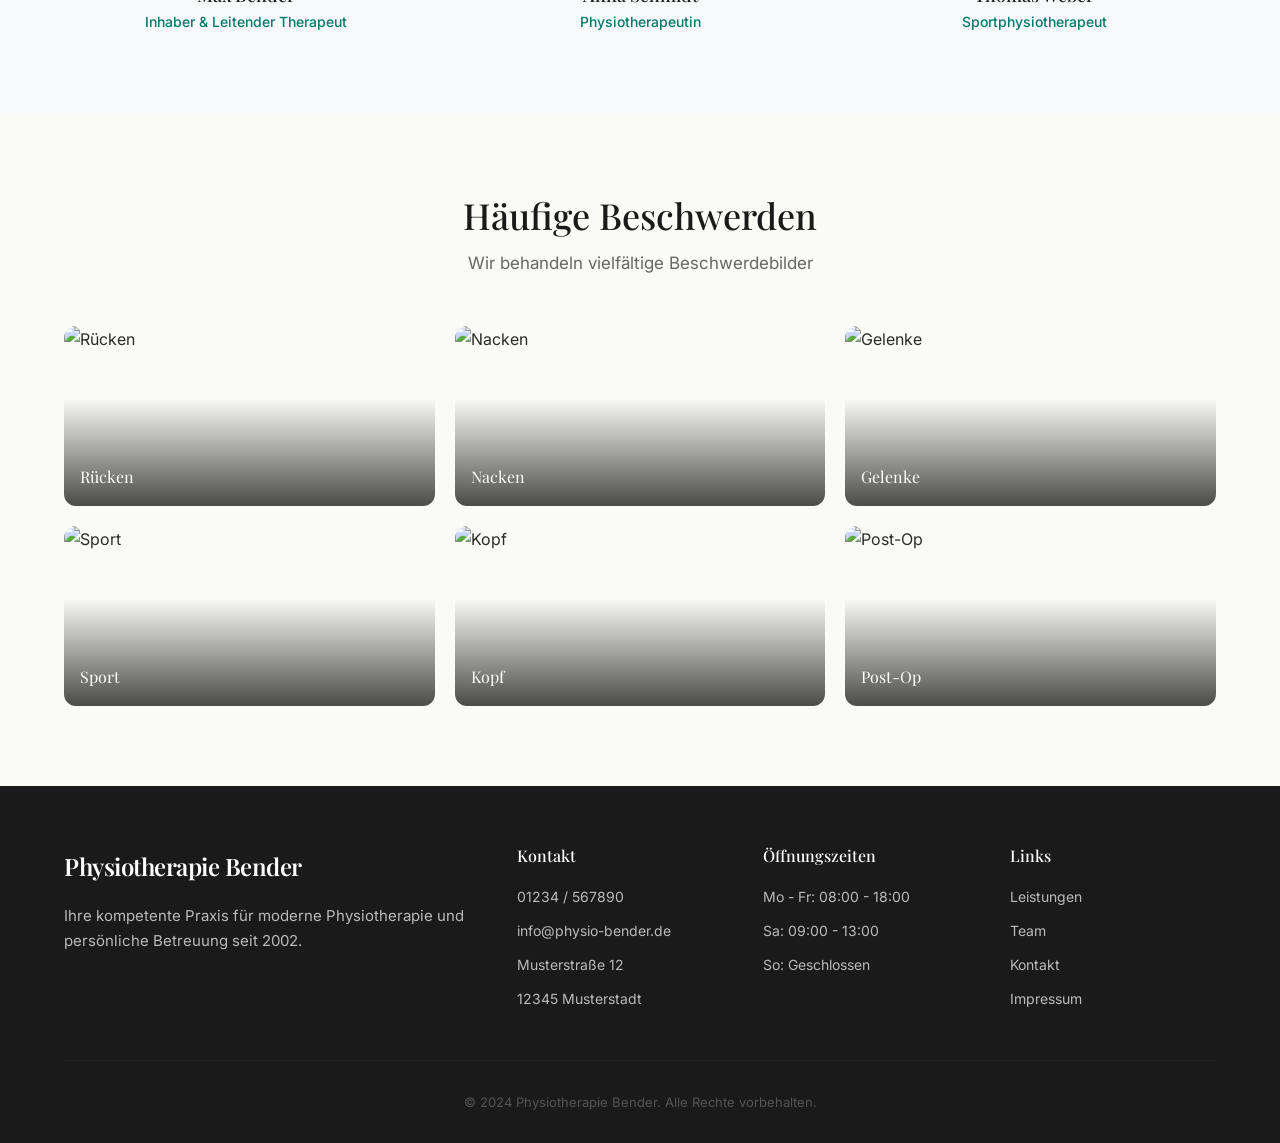
==== commit 1209ff0c: "Complete website redesign - premium modern Physiotherapie site" ====
--- a/index.html
+++ b/index.html
@@ -3,384 +3,769 @@
 <head>
   <meta charset="UTF-8">
   <meta name="viewport" content="width=device-width, initial-scale=1.0">
-  <title>Physiotherapie Bender - Ihre Praxis für moderne Physiotherapie</title>
+  <title>Physiotherapie Bender - Ihre Praxis für Bewegung und Gesundheit</title>
   <link rel="stylesheet" href="style.css">
   <link href="https://fonts.googleapis.com/css2?family=Inter:wght@300;400;500;600;700&family=Playfair+Display:wght@400;500;600;700&display=swap" rel="stylesheet">
   <style>
-    :root { --font-heading: 'Playfair Display', serif; --font-body: 'Inter', sans-serif; }
-    body { font-family: var(--font-body); }
-    h1, h2, h3, h4, h5, h6 { font-family: var(--font-heading); }
-    .reveal { opacity: 0; transform: translateY(30px); transition: all 0.8s ease; }
-    .reveal.active { opacity: 1; transform: translateY(0); }
-    .trust-bar { background-color: var(--blaugruen); padding: var(--spacing-md) 0; }
-    .trust-bar .container { display: flex; flex-wrap: wrap; justify-content: center; gap: var(--spacing-lg); }
-    .trust-item { display: flex; align-items: center; gap: var(--spacing-xs); color: var(--white-warm); font-size: 0.9375rem; }
-    .trust-icon { width: 24px; height: 24px; }
-    .process { padding: var(--spacing-2xl) 0; }
-    .process-grid { display: grid; gap: var(--spacing-lg); }
-    @media (min-width: 768px) { .process-grid { grid-template-columns: repeat(4, 1fr); } }
-    .process-step { text-align: center; position: relative; }
-    .process-number { width: 48px; height: 48px; background-color: var(--blaugruen); color: var(--white-warm); border-radius: 50%; display: flex; align-items: center; justify-content: center; font-weight: 700; margin: 0 auto var(--spacing-sm); }
-    .process-title { font-size: 1.125rem; margin-bottom: var(--spacing-xs); }
-    .process-text { font-size: 0.875rem; opacity: 0.8; }
-    .cards-6 { display: grid; gap: var(--spacing-md); }
-    @media (min-width: 480px) { .cards-6 { grid-template-columns: repeat(2, 1fr); } }
-    @media (min-width: 768px) { .cards-6 { grid-template-columns: repeat(3, 1fr); } }
-    .footer-contact-item { display: flex; gap: var(--spacing-xs); margin-bottom: var(--spacing-xs); font-size: 0.875rem; }
+    :root {
+      --primary: #00796B;
+      --primary-dark: #00695C;
+      --primary-light: #4DB6AC;
+      --font-heading: 'Playfair Display', serif;
+      --font-body: 'Inter', sans-serif;
+    }
+    
+    .top-bar {
+      background-color: #00796B;
+      color: white;
+      padding: 10px 0;
+      font-size: 0.875rem;
+    }
+    
+    .top-bar .container {
+      display: flex;
+      justify-content: space-between;
+      align-items: center;
+      flex-wrap: wrap;
+      gap: 10px;
+    }
+    
+    .top-bar-left, .top-bar-right {
+      display: flex;
+      align-items: center;
+      gap: 20px;
+    }
+    
+    .top-bar a {
+      color: white;
+      text-decoration: none;
+      display: flex;
+      align-items: center;
+      gap: 6px;
+    }
+    
+    .top-bar a:hover {
+      opacity: 0.85;
+    }
+    
+    .header {
+      background: white;
+      padding: 15px 0;
+      position: sticky;
+      top: 0;
+      z-index: 100;
+      box-shadow: 0 2px 20px rgba(0,0,0,0.06);
+    }
+    
+    .header .container {
+      display: flex;
+      justify-content: space-between;
+      align-items: center;
+    }
+    
+    .logo {
+      font-family: var(--font-heading);
+      font-size: 1.5rem;
+      font-weight: 600;
+      color: #00796B;
+    }
+    
+    .main-nav {
+      display: flex;
+      align-items: center;
+      gap: 30px;
+    }
+    
+    .nav-links {
+      display: flex;
+      gap: 28px;
+    }
+    
+    .nav-links a {
+      font-size: 0.9375rem;
+      font-weight: 500;
+      color: #2B2B2B;
+      text-decoration: none;
+      position: relative;
+      transition: color 0.3s ease;
+    }
+    
+    .nav-links a::after {
+      content: '';
+      position: absolute;
+      bottom: -4px;
+      left: 0;
+      width: 0;
+      height: 2px;
+      background: #00796B;
+      transition: width 0.3s ease;
+    }
+    
+    .nav-links a:hover {
+      color: #00796B;
+    }
+    
+    .nav-links a:hover::after {
+      width: 100%;
+    }
+    
+    .btn-cta {
+      background: #00796B;
+      color: white;
+      padding: 12px 24px;
+      border-radius: 8px;
+      font-weight: 500;
+      font-size: 0.875rem;
+      text-decoration: none;
+      transition: all 0.3s ease;
+      box-shadow: 0 4px 12px rgba(0,121,107,0.25);
+    }
+    
+    .btn-cta:hover {
+      background: #00695C;
+      transform: translateY(-2px);
+      box-shadow: 0 6px 20px rgba(0,121,107,0.35);
+    }
+    
+    .hero {
+      background: linear-gradient(135deg, #f8f9fa 0%, #e8f5e9 50%, #b2dfdb 100%);
+      padding: 100px 0 120px;
+      position: relative;
+      overflow: hidden;
+    }
+    
+    .hero::before {
+      content: '';
+      position: absolute;
+      top: -30%;
+      right: -15%;
+      width: 70%;
+      height: 150%;
+      background: radial-gradient(ellipse, rgba(0,121,107,0.08) 0%, transparent 70%);
+    }
+    
+    .hero-content {
+      max-width: 720px;
+      margin: 0 auto;
+      text-align: center;
+      position: relative;
+      z-index: 1;
+    }
+    
+    .hero h1 {
+      font-family: var(--font-heading);
+      font-size: 2.75rem;
+      color: #1a1a1a;
+      margin-bottom: 24px;
+      line-height: 1.2;
+    }
+    
+    .hero-subtitle {
+      font-size: 1.125rem;
+      color: #4a4a4a;
+      margin-bottom: 32px;
+      line-height: 1.7;
+    }
+    
+    .hero .btn-cta {
+      font-size: 1rem;
+      padding: 16px 36px;
+    }
+    
+    .trust-bar {
+      background: white;
+      padding: 40px 0;
+      box-shadow: 0 -4px 20px rgba(0,0,0,0.04);
+    }
+    
+    .trust-items {
+      display: grid;
+      grid-template-columns: repeat(2, 1fr);
+      gap: 24px;
+    }
+    
+    .trust-item {
+      display: flex;
+      align-items: center;
+      gap: 14px;
+    }
+    
+    .trust-icon {
+      width: 48px;
+      height: 48px;
+      background: linear-gradient(135deg, #00796B 0%, #4DB6AC 100%);
+      border-radius: 12px;
+      display: flex;
+      align-items: center;
+      justify-content: center;
+      color: white;
+      font-size: 1.25rem;
+      flex-shrink: 0;
+    }
+    
+    .trust-text strong {
+      display: block;
+      font-family: var(--font-heading);
+      font-size: 1rem;
+      color: #1a1a1a;
+      margin-bottom: 2px;
+    }
+    
+    .trust-text span {
+      font-size: 0.8125rem;
+      color: #666;
+    }
+    
+    .section {
+      padding: 80px 0;
+    }
+    
+    .section-header {
+      text-align: center;
+      margin-bottom: 48px;
+    }
+    
+    .section-header h2 {
+      font-family: var(--font-heading);
+      font-size: 2.25rem;
+      color: #1a1a1a;
+      margin-bottom: 12px;
+    }
+    
+    .section-header p {
+      font-size: 1.0625rem;
+      color: #666;
+      max-width: 560px;
+      margin: 0 auto;
+    }
+    
+    .services-grid {
+      display: grid;
+      grid-template-columns: repeat(2, 1fr);
+      gap: 24px;
+    }
+    
+    .service-card {
+      background: white;
+      border-radius: 16px;
+      overflow: hidden;
+      box-shadow: 0 4px 20px rgba(0,0,0,0.06);
+      transition: all 0.4s ease;
+    }
+    
+    .service-card:hover {
+      transform: translateY(-8px);
+      box-shadow: 0 12px 40px rgba(0,0,0,0.12);
+    }
+    
+    .service-card img {
+      width: 100%;
+      height: 200px;
+      object-fit: cover;
+      transition: transform 0.4s ease;
+    }
+    
+    .service-card:hover img {
+      transform: scale(1.05);
+    }
+    
+    .service-content {
+      padding: 24px;
+    }
+    
+    .service-content h3 {
+      font-family: var(--font-heading);
+      font-size: 1.25rem;
+      color: #1a1a1a;
+      margin-bottom: 10px;
+    }
+    
+    .service-content p {
+      font-size: 0.9375rem;
+      color: #666;
+      line-height: 1.6;
+    }
+    
+    .usp-section {
+      background: linear-gradient(135deg, #00796B 0%, #004D40 100%);
+      padding: 80px 0;
+    }
+    
+    .usp-section .section-header h2 {
+      color: white;
+    }
+    
+    .usp-section .section-header p {
+      color: rgba(255,255,255,0.8);
+    }
+    
+    .usp-grid {
+      display: grid;
+      grid-template-columns: repeat(1, 1fr);
+      gap: 24px;
+    }
+    
+    .usp-card {
+      background: rgba(255,255,255,0.1);
+      backdrop-filter: blur(10px);
+      border: 1px solid rgba(255,255,255,0.2);
+      border-radius: 16px;
+      padding: 36px;
+      text-align: center;
+      transition: all 0.3s ease;
+    }
+    
+    .usp-card:hover {
+      background: rgba(255,255,255,0.15);
+      transform: translateY(-4px);
+    }
+    
+    .usp-icon {
+      width: 64px;
+      height: 64px;
+      background: white;
+      border-radius: 50%;
+      display: flex;
+      align-items: center;
+      justify-content: center;
+      margin: 0 auto 20px;
+      color: #00796B;
+      font-size: 1.5rem;
+    }
+    
+    .usp-card h3 {
+      font-family: var(--font-heading);
+      font-size: 1.25rem;
+      color: white;
+      margin-bottom: 10px;
+    }
+    
+    .usp-card p {
+      font-size: 0.9375rem;
+      color: rgba(255,255,255,0.8);
+      line-height: 1.6;
+    }
+    
+    .team-section {
+      background: #f8f9fa;
+    }
+    
+    .team-grid {
+      display: grid;
+      grid-template-columns: repeat(3, 1fr);
+      gap: 30px;
+    }
+    
+    .team-card {
+      text-align: center;
+    }
+    
+    .team-avatar {
+      width: 180px;
+      height: 180px;
+      border-radius: 50%;
+      overflow: hidden;
+      margin: 0 auto 20px;
+      box-shadow: 0 8px 30px rgba(0,0,0,0.12);
+      transition: all 0.3s ease;
+    }
+    
+    .team-card:hover .team-avatar {
+      transform: translateY(-6px);
+      box-shadow: 0 12px 40px rgba(0,0,0,0.18);
+    }
+    
+    .team-avatar img {
+      width: 100%;
+      height: 100%;
+      object-fit: cover;
+    }
+    
+    .team-card h3 {
+      font-family: var(--font-heading);
+      font-size: 1.125rem;
+      color: #1a1a1a;
+      margin-bottom: 4px;
+    }
+    
+    .team-card .role {
+      font-size: 0.875rem;
+      color: #00796B;
+      font-weight: 500;
+    }
+    
+    .complaints-grid {
+      display: grid;
+      grid-template-columns: repeat(3, 1fr);
+      gap: 20px;
+    }
+    
+    .complaint-card {
+      border-radius: 12px;
+      overflow: hidden;
+      position: relative;
+      height: 180px;
+      transition: all 0.3s ease;
+    }
+    
+    .complaint-card:hover {
+      transform: scale(1.03);
+      box-shadow: 0 12px 40px rgba(0,0,0,0.15);
+    }
+    
+    .complaint-card img {
+      width: 100%;
+      height: 100%;
+      object-fit: cover;
+    }
+    
+    .complaint-card::after {
+      content: '';
+      position: absolute;
+      bottom: 0;
+      left: 0;
+      right: 0;
+      height: 60%;
+      background: linear-gradient(to top, rgba(0,0,0,0.7), transparent);
+    }
+    
+    .complaint-card span {
+      position: absolute;
+      bottom: 16px;
+      left: 16px;
+      right: 16px;
+      color: white;
+      font-family: var(--font-heading);
+      font-size: 1rem;
+      z-index: 1;
+    }
+    
+    .footer {
+      background: #1a1a1a;
+      color: white;
+      padding: 60px 0 30px;
+    }
+    
+    .footer-grid {
+      display: grid;
+      grid-template-columns: 2fr 1fr 1fr 1fr;
+      gap: 40px;
+      margin-bottom: 40px;
+    }
+    
+    .footer-brand .logo {
+      color: white;
+      display: block;
+      margin-bottom: 16px;
+    }
+    
+    .footer-brand p {
+      font-size: 0.9375rem;
+      color: rgba(255,255,255,0.7);
+      line-height: 1.7;
+    }
+    
+    .footer h4 {
+      font-family: var(--font-heading);
+      font-size: 1rem;
+      margin-bottom: 20px;
+      color: white;
+    }
+    
+    .footer ul li {
+      margin-bottom: 10px;
+      font-size: 0.875rem;
+      color: rgba(255,255,255,0.7);
+    }
+    
+    .footer a {
+      color: rgba(255,255,255,0.7);
+      text-decoration: none;
+      transition: color 0.3s ease;
+    }
+    
+    .footer a:hover {
+      color: #4DB6AC;
+    }
+    
+    .footer-bottom {
+      text-align: center;
+      padding-top: 30px;
+      border-top: 1px solid rgba(255,255,255,0.1);
+      font-size: 0.8125rem;
+      color: rgba(255,255,255,0.5);
+    }
+    
+    @media (max-width: 768px) {
+      .nav-links { display: none; }
+      .top-bar .container { flex-direction: column; text-align: center; }
+      .hero h1 { font-size: 2rem; }
+      .services-grid { grid-template-columns: 1fr; }
+      .team-grid { grid-template-columns: 1fr; }
+      .complaints-grid { grid-template-columns: repeat(2, 1fr); }
+      .usp-grid { grid-template-columns: 1fr; }
+      .footer-grid { grid-template-columns: 1fr; }
+      .trust-items { grid-template-columns: 1fr; }
+    }
   </style>
 </head>
 <body>
+  <!-- Top Bar -->
+  <div class="top-bar">
+    <div class="container">
+      <div class="top-bar-left">
+        <a href="tel:01234567890">
+          <svg width="16" height="16" fill="currentColor" viewBox="0 0 24 24"><path d="M3 5a2 2 0 012-2h3.28a1 1 0 01.948.684l1.498 4.493a1 1 0 01-.502 1.21l-2.257 1.13a11.042 11.042 0 005.516 5.516l1.13-2.257a1 1 0 011.21-.502l4.493 1.498a1 1 0 01.684.949V19a2 2 0 01-2 2h-1C9.716 21 3 14.284 3 6V5z"/></svg>
+          01234 / 567890
+        </a>
+      </div>
+      <div class="top-bar-right">
+        <a href="#">
+          <svg width="16" height="16" fill="currentColor" viewBox="0 0 24 24"><path d="M17.657 16.657L13.414 20.9a1.998 1.998 0 01-2.827 0l-4.244-4.243a8 8 0 1111.314 0z"/><path d="M15 11a3 3 0 11-6 0 3 3 0 016 0z"/></svg>
+          Musterstraße 12, 12345 Musterstadt
+        </a>
+      </div>
+    </div>
+  </div>
+
+  <!-- Header -->
   <header class="header">
     <div class="container">
       <a href="#" class="logo">Physiotherapie Bender</a>
-      <button class="nav-toggle" aria-label="Menü öffnen">
-        <span></span>
-      </button>
-      <nav class="nav-menu">
-        <button class="close-btn" aria-label="Menü schließen">×</button>
-        <ul class="nav-list">
-          <li><a href="leistungen.html" class="nav-link">Leistungen</a></li>
-          <li><a href="#beschwerden" class="nav-link">Beschwerden</a></li>
-
-          <li><a href="#kontakt" class="nav-link">Kontakt</a></li>
-        </ul>
+      <nav class="main-nav">
+        <div class="nav-links">
+          <a href="#">START</a>
+          <a href="#">LEISTUNGEN</a>
+          <a href="#">TEAM</a>
+          <a href="#">KONTAKT</a>
+        </div>
+        <a href="#" class="btn-cta">Termin vereinbaren</a>
       </nav>
-      <div class="nav-overlay"></div>
     </div>
   </header>
 
+  <!-- Hero -->
   <section class="hero">
     <div class="container">
       <div class="hero-content">
-        <h1 class="hero-title">Moderne Physiotherapie mit persönlicher Betreuung</h1>
-        <p class="hero-subtitle">Willkommen bei Physiotherapie Bender – Ihre kompetente Praxis für Bewegung und Gesundheit seit 2002.</p>
-        <a href="#kontakt" class="btn">Termin vereinbaren</a>
+        <h1>Ihre Physiotherapie-Praxis für Bewegung und Gesundheit</h1>
+        <p class="hero-subtitle">Ganzheitliche Therapie mit modernsten Methoden. Wir helfen Ihnen, wieder schmerzfrei und aktiv zu leben.</p>
+        <a href="#" class="btn-cta">Termin vereinbaren</a>
       </div>
     </div>
   </section>
 
-  <section class="trust-bar reveal">
-    <div class="container">
-      <div class="trust-item">
-        <svg class="trust-icon" fill="currentColor" viewBox="0 0 24 24"><path d="M12 2l3.09 6.26L22 9.27l-5 4.87 1.18 6.88L12 17.77l-6.18 3.25L7 14.14 2 9.27l6.91-1.01L12 2z"/></svg>
-        <span>Seit 2002</span>
-      </div>
-      <div class="trust-item">
-        <svg class="trust-icon" fill="currentColor" viewBox="0 0 24 24"><path d="M9 12l2 2 4-4m6 2a9 9 0 11-18 0 9 9 0 0118 0z"/></svg>
-        <span>Evidenzbasiert</span>
-      </div>
-      <div class="trust-item">
-        <svg class="trust-icon" fill="currentColor" viewBox="0 0 24 24"><path d="M9 3v2m6-2v2M9 19v2m6-2v2M5 9H3m2 6H3m18-6h-2m2 6h-2M7 19h10a2 2 0 002-2V7a2 2 0 00-2-2H7a2 2 0 00-2 2v10a2 2 0 002 2zM9 9h6v6H9V9z"/></svg>
-        <span>Moderne Diagnostik</span>
-      </div>
-      <div class="trust-item">
-        <svg class="trust-icon" fill="currentColor" viewBox="0 0 24 24"><path d="M12 4.354a4 4 0 110 5.292M15 21H3v-1a6 6 0 0112 0v1zm0 0h6v-1a6 6 0 00-9-5.197M13 7a4 4 0 11-8 0 4 4 0 018 0z"/></svg>
-        <span>Individuelle Therapie</span>
+  <!-- Trust Bar -->
+  <div class="trust-bar">
+    <div class="container">
+      <div class="trust-items">
+        <div class="trust-item">
+          <div class="trust-icon">★</div>
+          <div class="trust-text">
+            <strong>Seit 2002</strong>
+            <span>Erfahrung und Kompetenz</span>
+          </div>
+        </div>
+        <div class="trust-item">
+          <div class="trust-icon">✓</div>
+          <div class="trust-text">
+            <strong>Erfahrene Therapeuten</strong>
+            <span>Qualifiziertes Fachpersonal</span>
+          </div>
+        </div>
+        <div class="trust-item">
+          <div class="trust-icon">♥</div>
+          <div class="trust-text">
+            <strong>Individuelle Betreuung</strong>
+            <span>Persönliche Behandlungspläne</span>
+          </div>
+        </div>
+        <div class="trust-item">
+          <div class="trust-icon">⚡</div>
+          <div class="trust-text">
+            <strong>Moderne Therapien</strong>
+            <span>Aktuelle Behandlungsmethoden</span>
+          </div>
+        </div>
+      </div>
+    </div>
+  </div>
+
+  <!-- Leistungen -->
+  <section class="section">
+    <div class="container">
+      <div class="section-header">
+        <h2>Unsere Leistungen</h2>
+        <p>Umfassende physiotherapeutische Behandlungen für Ihre Gesundheit</p>
+      </div>
+      <div class="services-grid">
+        <div class="service-card">
+          <img src="https://picsum.photos/seed/physio1/600/400" alt="Manuelle Therapie">
+          <div class="service-content">
+            <h3>Manuelle Therapie</h3>
+            <p>Spezielle Handgrifftechniken zur Behandlung von Gelenk- und Muskulaturproblemen.</p>
+          </div>
+        </div>
+        <div class="service-card">
+          <img src="https://picsum.photos/seed/physio2/600/400" alt="Krankengymnastik">
+          <div class="service-content">
+            <h3>Krankengymnastik</h3>
+            <p>Übungen zur Wiederherstellung von Beweglichkeit, Kraft und Funktion.</p>
+          </div>
+        </div>
+        <div class="service-card">
+          <img src="https://picsum.photos/seed/physio3/600/400" alt="Massage">
+          <div class="service-content">
+            <h3>Massage</h3>
+            <p>Therapeutische Massagen zur Muskelentspannung und Schmerzlinderung.</p>
+          </div>
+        </div>
+        <div class="service-card">
+          <img src="https://picsum.photos/seed/physio4/600/400" alt="Sportphysiotherapie">
+          <div class="service-content">
+            <h3>Sportphysiotherapie</h3>
+            <p>Spezielle Betreuung für Sportler zur Leistungssteigerung und Verletzungsprävention.</p>
+          </div>
+        </div>
       </div>
     </div>
   </section>
 
-  <section class="features reveal">
-    <div class="container">
-      <h2 class="section-title">Warum Physiotherapie Bender?</h2>
-      <div class="features-grid">
-        <div class="feature-card">
-          <div class="feature-icon">
-            <svg width="24" height="24" fill="currentColor" viewBox="0 0 24 24"><path d="M12 8c-1.657 0-3 .895-3 2s1.343 2 3 2 3 .895 3 2-1.343 2-3 2m0-8c1.11 0 2.08.402 2.599 1M12 8V7m0 1v8m0 0v1m0-1c-1.11 0-2.08-.402-2.599-1M21 12a9 9 0 11-18 0 9 9 0 0118 0z"/></svg>
-          </div>
-          <h3 class="feature-title">Erfahrene Therapeuten</h3>
-          <p class="feature-text">Unser Team besteht aus qualifizierten Fachkräften mit langjähriger Erfahrung.</p>
-        </div>
-        <div class="feature-card">
-          <div class="feature-icon">
-            <svg width="24" height="24" fill="currentColor" viewBox="0 0 24 24"><path d="M9 12l2 2 4-4m5.618-4.016A11.955 11.955 0 0112 2.944a11.955 11.955 0 01-8.618 3.04A12.02 12.02 0 003 9c0 5.591 3.824 10.29 9 11.622 5.176-1.332 9-6.03 9-11.622 0-1.042-.133-2.052-.382-3.016z"/></svg>
-          </div>
-          <h3 class="feature-title">Qualitätssicherung</h3>
-          <p class="feature-text">Regelmäßige Fortbildungen und zertifizierte Behandlungsmethoden.</p>
-        </div>
-        <div class="feature-card">
-          <div class="feature-icon">
-            <svg width="24" height="24" fill="currentColor" viewBox="0 0 24 24"><path d="M4.318 6.318a4.5 4.5 0 000 6.364L12 20.364l7.682-7.682a4.5 4.5 0 00-6.364-6.364L12 7.636l-1.318-1.318a4.5 4.5 0 00-6.364 0z"/></svg>
-          </div>
-          <h3 class="feature-title">Persönliche Betreuung</h3>
-          <p class="feature-text">Individuelle Behandlungspläne, die auf Ihre Bedürfnisse abgestimmt sind.</p>
-        </div>
-        <div class="feature-card">
-          <div class="feature-icon">
-            <svg width="24" height="24" fill="currentColor" viewBox="0 0 24 24"><path d="M12 8v4l3 3m6-3a9 9 0 11-18 0 9 9 0 0118 0z"/></svg>
-          </div>
-          <h3 class="feature-title">Flexible Zeiten</h3>
-          <p class="feature-text">Termine auch außerhalb der regulären Öffnungszeiten möglich.</p>
+  <!-- USP -->
+  <section class="usp-section">
+    <div class="container">
+      <div class="section-header">
+        <h2>Was uns besonders macht</h2>
+        <p>Warum unsere Patienten uns vertrauen</p>
+      </div>
+      <div class="usp-grid">
+        <div class="usp-card">
+          <div class="usp-icon">★</div>
+          <h3>Qualität & Expertise</h3>
+          <p>Regelmäßige Fortbildungen und zertifizierte Behandlungsmethoden garantieren höchste Qualität.</p>
+        </div>
+        <div class="usp-card">
+          <div class="usp-icon">♥</div>
+          <h3>Persönliche Betreuung</h3>
+          <p>Individuelle Behandlungspläne, die auf Ihre ganz persönlichen Bedürfnisse abgestimmt sind.</p>
+        </div>
+        <div class="usp-card">
+          <div class="usp-icon">⚡</div>
+          <h3>Moderne Ausstattung</h3>
+          <p>Unsere Praxis verfügt über modernste Geräte und Techniken für optimale Behandlungsergebnisse.</p>
         </div>
       </div>
     </div>
   </section>
 
-  <section class="cards-section reveal" id="leistungen">
-    <div class="container">
-      <h2 class="section-title">Unsere Leistungen</h2>
-      <div class="cards-grid">
-        <div class="card">
-          <img src="https://images.unsplash.com/photo-1544367567-0f2fcb009e0b?w=600&h=400&fit=crop" alt="Manuelle Therapie" class="card-image">
-          <div class="card-content">
-            <h3 class="card-title">Manuelle Therapie</h3>
-            <p class="card-text">Spezielle Techniken zur Behandlung von Gelenk- und Muskulaturproblemen.</p>
-          </div>
-        </div>
-        <div class="card">
-          <img src="https://images.unsplash.com/photo-1518611012118-696072aa579a?w=600&h=400&fit=crop" alt="Krankengymnastik" class="card-image">
-          <div class="card-content">
-            <h3 class="card-title">Krankengymnastik</h3>
-            <p class="card-text">Übungen zur Wiederherstellung von Beweglichkeit und Funktion.</p>
-          </div>
-        </div>
-        <div class="card">
-          <img src="https://images.unsplash.com/photo-1609899464726-209befb4e8ac?w=600&h=400&fit=crop" alt="Massage" class="card-image">
-          <div class="card-content">
-            <h3 class="card-title">Massage</h3>
-            <p class="card-text">Entspannende und therapeutische Massagen für Körper und Geist.</p>
-          </div>
-        </div>
-        <div class="card">
-          <img src="https://images.unsplash.com/photo-1571019614242-c5c5dee9f50b?w=600&h=400&fit=crop" alt="Sportphysiotherapie" class="card-image">
-          <div class="card-content">
-            <h3 class="card-title">Sportphysiotherapie</h3>
-            <p class="card-text">Betreuung von Sportlern zur Leistungssteigerung und Verletzungsprävention.</p>
-          </div>
-        </div>
-      </div>
-      <div style="text-align: center; margin-top: var(--spacing-lg);">
-        <a href="leistungen.html" class="btn">Alle Leistungen</a>
+  <!-- Team -->
+  <section class="section team-section">
+    <div class="container">
+      <div class="section-header">
+        <h2>Unser Team</h2>
+        <p>Lernen Sie unsere kompetenten Therapeuten kennen</p>
+      </div>
+      <div class="team-grid">
+        <div class="team-card">
+          <div class="team-avatar">
+            <img src="https://picsum.photos/seed/therapist1/400/400" alt="Therapeut">
+          </div>
+          <h3>Max Bender</h3>
+          <p class="role">Inhaber & Leitender Therapeut</p>
+        </div>
+        <div class="team-card">
+          <div class="team-avatar">
+            <img src="https://picsum.photos/seed/therapist2/400/400" alt="Therapeut">
+          </div>
+          <h3>Anna Schmidt</h3>
+          <p class="role">Physiotherapeutin</p>
+        </div>
+        <div class="team-card">
+          <div class="team-avatar">
+            <img src="https://picsum.photos/seed/therapist3/400/400" alt="Therapeut">
+          </div>
+          <h3>Thomas Weber</h3>
+          <p class="role">Sportphysiotherapeut</p>
+        </div>
       </div>
     </div>
   </section>
 
-  <section class="features reveal" id="beschwerden">
-    <div class="container">
-      <h2 class="section-title">Häufige Beschwerden</h2>
-      <div class="cards-grid cards-6">
-        <div class="card">
-          <img src="https://images.unsplash.com/photo-1551601651-2a8555f1a136?w=600&h=400&fit=crop" alt="Rückenschmerzen" class="card-image">
-          <div class="card-content">
-            <h3 class="card-title">Rückenschmerzen</h3>
-          </div>
-        </div>
-        <div class="card">
-          <img src="https://images.unsplash.com/photo-1574680096145-d05b474e2155?w=600&h=400&fit=crop" alt="Nackenschmerzen" class="card-image">
-          <div class="card-content">
-            <h3 class="card-title">Nackenschmerzen</h3>
-          </div>
-        </div>
-        <div class="card">
-          <img src="https://images.unsplash.com/photo-1434682881908-b43d0467b798?w=600&h=400&fit=crop" alt="Gelenkschmerzen" class="card-image">
-          <div class="card-content">
-            <h3 class="card-title">Gelenkschmerzen</h3>
-          </div>
-        </div>
-        <div class="card">
-          <img src="https://images.unsplash.com/photo-1518834107812-67b0b7c58434?w=600&h=400&fit=crop" alt="Sportverletzungen" class="card-image">
-          <div class="card-content">
-            <h3 class="card-title">Sportverletzungen</h3>
-          </div>
-        </div>
-        <div class="card">
-          <img src="https://images.unsplash.com/photo-1505576399279-565b52d4ac71?w=600&h=400&fit=crop" alt="Kopfschmerzen" class="card-image">
-          <div class="card-content">
-            <h3 class="card-title">Kopfschmerzen</h3>
-          </div>
-        </div>
-        <div class="card">
-          <img src="https://images.unsplash.com/photo-1476480862126-209bfaa8edc8?w=600&h=400&fit=crop" alt="Postoperative Rehabilitation" class="card-image">
-          <div class="card-content">
-            <h3 class="card-title">Postoperative Rehabilitation</h3>
-          </div>
-        </div>
-      </div>
-      <div style="text-align: center; margin-top: var(--spacing-lg);">
-        <a href="beschwerden.html" class="btn">Alle Beschwerden</a>
+  <!-- Beschwerden -->
+  <section class="section">
+    <div class="container">
+      <div class="section-header">
+        <h2>Häufige Beschwerden</h2>
+        <p>Wir behandeln vielfältige Beschwerdebilder</p>
+      </div>
+      <div class="complaints-grid">
+        <div class="complaint-card">
+          <img src="https://picsum.photos/seed/complaint1/400/300" alt="Rücken">
+          <span>Rücken</span>
+        </div>
+        <div class="complaint-card">
+          <img src="https://picsum.photos/seed/complaint2/400/300" alt="Nacken">
+          <span>Nacken</span>
+        </div>
+        <div class="complaint-card">
+          <img src="https://picsum.photos/seed/complaint3/400/300" alt="Gelenke">
+          <span>Gelenke</span>
+        </div>
+        <div class="complaint-card">
+          <img src="https://picsum.photos/seed/complaint4/400/300" alt="Sport">
+          <span>Sport</span>
+        </div>
+        <div class="complaint-card">
+          <img src="https://picsum.photos/seed/complaint5/400/300" alt="Kopf">
+          <span>Kopf</span>
+        </div>
+        <div class="complaint-card">
+          <img src="https://picsum.photos/seed/complaint6/400/300" alt="Post-Op">
+          <span>Post-Op</span>
+        </div>
       </div>
     </div>
   </section>
 
-  <section class="testimonials reveal">
-    <div class="container">
-      <h2 class="section-title">Das sagen unsere Patienten</h2>
-      <div class="testimonials-grid">
-        <div class="testimonial">
-          <p class="testimonial-text">"Die beste Physiotherapie-Praxis, die ich je besucht habe. Das Team ist unglaublich kompetent und freundlich. Meine Rückenschmerzen sind nach nur wenigen Behandlungen verschwunden!"</p>
-          <p class="testimonial-author">Klaus Petersen</p>
-          <p class="testimonial-role">Patient seit 2020</p>
-        </div>
-        <div class="testimonial">
-          <p class="testimonial-text">"Max Bender und sein Team haben mir nach meiner Knie-OP geholfen, schnell wieder fit zu werden. Die individuelle Betreuung ist erstklassig."</p>
-          <p class="testimonial-author">Sabine Hartmann</p>
-          <p class="testimonial-role">Patientin seit 2019</p>
-        </div>
-        <div class="testimonial">
-          <p class="testimonial-text">"Tolles Team, sehr gute Beratung und Behandlung. Ich kann Physiotherapie Bender nur weiterempfehlen!"</p>
-          <p class="testimonial-author">Michael Koch</p>
-          <p class="testimonial-role">Patient seit 2021</p>
-        </div>
-      </div>
-    </div>
-  </section>
-
-  <section class="process reveal">
-    <div class="container">
-      <h2 class="section-title">So funktioniert's</h2>
-      <div class="process-grid">
-        <div class="process-step">
-          <div class="process-number">1</div>
-          <h3 class="process-title">Termin vereinbaren</h3>
-          <p class="process-text">Rufen Sie uns an oder schreiben Sie uns eine Nachricht.</p>
-        </div>
-        <div class="process-step">
-          <div class="process-number">2</div>
-          <h3 class="process-title">Erstberatung</h3>
-          <p class="process-text">Wir erheben Ihre Krankengeschichte und erstellen eine Diagnose.</p>
-        </div>
-        <div class="process-step">
-          <div class="process-number">3</div>
-          <h3 class="process-title">Behandlung</h3>
-          <p class="process-text">Individuelle Therapie nach Ihrem persönlichen Behandlungsplan.</p>
-        </div>
-        <div class="process-step">
-          <div class="process-number">4</div>
-          <h3 class="process-title">Nachsorge</h3>
-          <p class="process-text">Tipps und Übungen für zu Hause zur langfristigen Genesung.</p>
-        </div>
-      </div>
-    </div>
-  </section>
-
-  <section class="faq reveal">
-    <div class="container">
-      <h2 class="section-title">Häufig gestellte Fragen</h2>
-      <div class="faq-list">
-        <div class="faq-item">
-          <button class="faq-question">Wie lange dauert eine Behandlung?</button>
-          <div class="faq-answer">
-            <p>Eine physiotherapeutische Behandlung dauert in der Regel zwischen 20 und 60 Minuten, abhängig von Ihrer Indikation und dem Behandlungsplan.</p>
-          </div>
-        </div>
-        <div class="faq-item">
-          <button class="faq-question">Was muss ich zum ersten Termin mitbringen?</button>
-          <div class="faq-answer">
-            <p>Bitte bringen Sie Ihre Überweisung vom Arzt, eventuelle Vorbefunde sowie bequeme Kleidung mit.</p>
-          </div>
-        </div>
-        <div class="faq-item">
-          <button class="faq-question">Übernimmt die Krankenkasse die Kosten?</button>
-          <div class="faq-answer">
-            <p>Bei ärztlicher Verordnung übernimmt die gesetzliche Krankenkasse in der Regel einen Großteil der Kosten. Wir beraten Sie gerne persönlich.</p>
-          </div>
-        </div>
-        <div class="faq-item">
-          <button class="faq-question">Wie viele Sitzungen werden benötigt?</button>
-          <div class="faq-answer">
-            <p>Die Anzahl der Sitzungen ist abhängig von Ihrer Beschwerde und dem Heilungsverlauf. Nach der Erstuntersuchung erstellen wir einen Behandlungsplan.</p>
-          </div>
-        </div>
-        <div class="faq-item">
-          <button class="faq-question">Bieten Sie auch Hausbesuche an?</button>
-          <div class="faq-answer">
-            <p>Ja, wir bieten Hausbesuche für Patienten an, die nicht in unsere Praxis kommen können. Bitte sprechen Sie uns darauf an.</p>
-          </div>
-        </div>
-        <div class="faq-item">
-          <button class="faq-question">Wie kann ich einen Termin absagen?</button>
-          <div class="faq-answer">
-            <p>Bitte sagen Sie Termine mindestens 24 Stunden vorher ab, um Stornokosten zu vermeiden. Sie können uns telefonisch oder per E-Mail erreichen.</p>
-          </div>
-        </div>
-      </div>
-    </div>
-  </section>
-
+  <!-- Footer -->
   <footer class="footer">
     <div class="container">
       <div class="footer-grid">
         <div class="footer-brand">
           <a href="#" class="logo">Physiotherapie Bender</a>
-          <p class="footer-text">Ihre kompetente Praxis für moderne Physiotherapie und persönliche Betreuung seit 2002.</p>
+          <p>Ihre kompetente Praxis für moderne Physiotherapie und persönliche Betreuung seit 2002.</p>
         </div>
         <div>
-          <h4 class="footer-title">Kontakt</h4>
-          <ul class="footer-links">
-            <li class="footer-contact-item">
-              <svg width="16" height="16" fill="currentColor" viewBox="0 0 24 24"><path d="M3 5a2 2 0 012-2h3.28a1 1 0 01.948.684l1.498 4.493a1 1 0 01-.502 1.21l-2.257 1.13a11.042 11.042 0 005.516 5.516l1.13-2.257a1 1 0 011.21-.502l4.493 1.498a1 1 0 01.684.949V19a2 2 0 01-2 2h-1C9.716 21 3 14.284 3 6V5z"/></svg>
-              <span>01234 / 567890</span>
-            </li>
-            <li class="footer-contact-item">
-              <svg width="16" height="16" fill="currentColor" viewBox="0 0 24 24"><path d="M3 8l7.89 5.26a2 2 0 002.22 0L21 8M5 19h14a2 2 0 002-2V7a2 2 0 00-2-2H5a2 2 0 00-2 2v10a2 2 0 002 2z"/></svg>
-              <span>info@physio-bender.de</span>
-            </li>
-            <li class="footer-contact-item">
-              <svg width="16" height="16" fill="currentColor" viewBox="0 0 24 24"><path d="M17.657 16.657L13.414 20.9a1.998 1.998 0 01-2.827 0l-4.244-4.243a8 8 0 1111.314 0z"/><path d="M15 11a3 3 0 11-6 0 3 3 0 016 0z"/></svg>
-              <span>Musterstraße 12, 12345 Musterstadt</span>
-            </li>
+          <h4>Kontakt</h4>
+          <ul>
+            <li>01234 / 567890</li>
+            <li>info@physio-bender.de</li>
+            <li>Musterstraße 12</li>
+            <li>12345 Musterstadt</li>
           </ul>
         </div>
         <div>
-          <h4 class="footer-title">Öffnungszeiten</h4>
-          <ul class="footer-links">
-            <li>Mo - Fr: 08:00 - 18:00 Uhr</li>
-            <li>Sa: 09:00 - 13:00 Uhr</li>
+          <h4>Öffnungszeiten</h4>
+          <ul>
+            <li>Mo - Fr: 08:00 - 18:00</li>
+            <li>Sa: 09:00 - 13:00</li>
             <li>So: Geschlossen</li>
           </ul>
         </div>
         <div>
-          <h4 class="footer-title">Links</h4>
-          <ul class="footer-links">
-            <li><a href="#leistungen">Leistungen</a></li>
-
-            <li><a href="#kontakt">Kontakt</a></li>
-            <li><a href="#">Datenschutz</a></li>
+          <h4>Links</h4>
+          <ul>
+            <li><a href="#">Leistungen</a></li>
+            <li><a href="#">Team</a></li>
+            <li><a href="#">Kontakt</a></li>
+            <li><a href="#">Impressum</a></li>
           </ul>
         </div>
       </div>
       <div class="footer-bottom">
-        <p>&copy; 2024 Physiotherapie Bender. Alle Rechte vorbehalten.</p>
+        <p>© 2024 Physiotherapie Bender. Alle Rechte vorbehalten.</p>
       </div>
     </div>
   </footer>
-
-  <script>
-    document.querySelectorAll('.faq-question').forEach(button => {
-      button.addEventListener('click', () => {
-        const item = button.parentElement;
-        item.classList.toggle('active');
-      });
-    });
-
-    const navToggle = document.querySelector('.nav-toggle');
-    const navMenu = document.querySelector('.nav-menu');
-    const closeBtn = document.querySelector('.nav-menu .close-btn');
-    const navOverlay = document.querySelector('.nav-overlay');
-
-    navToggle.addEventListener('click', () => {
-      navMenu.classList.add('active');
-      navOverlay.classList.add('active');
-    });
-
-    closeBtn.addEventListener('click', () => {
-      navMenu.classList.remove('active');
-      navOverlay.classList.remove('active');
-    });
-
-    navOverlay.addEventListener('click', () => {
-      navMenu.classList.remove('active');
-      navOverlay.classList.remove('active');
-    });
-
-    document.addEventListener('DOMContentLoaded', () => {
-      const reveals = document.querySelectorAll('.reveal');
-      window.addEventListener('scroll', () => {
-        reveals.forEach(el => {
-          if (el.getBoundingClientRect().top < window.innerHeight - 100) el.classList.add('active');
-        });
-      });
-    });
-  </script>
 </body>
 </html>
